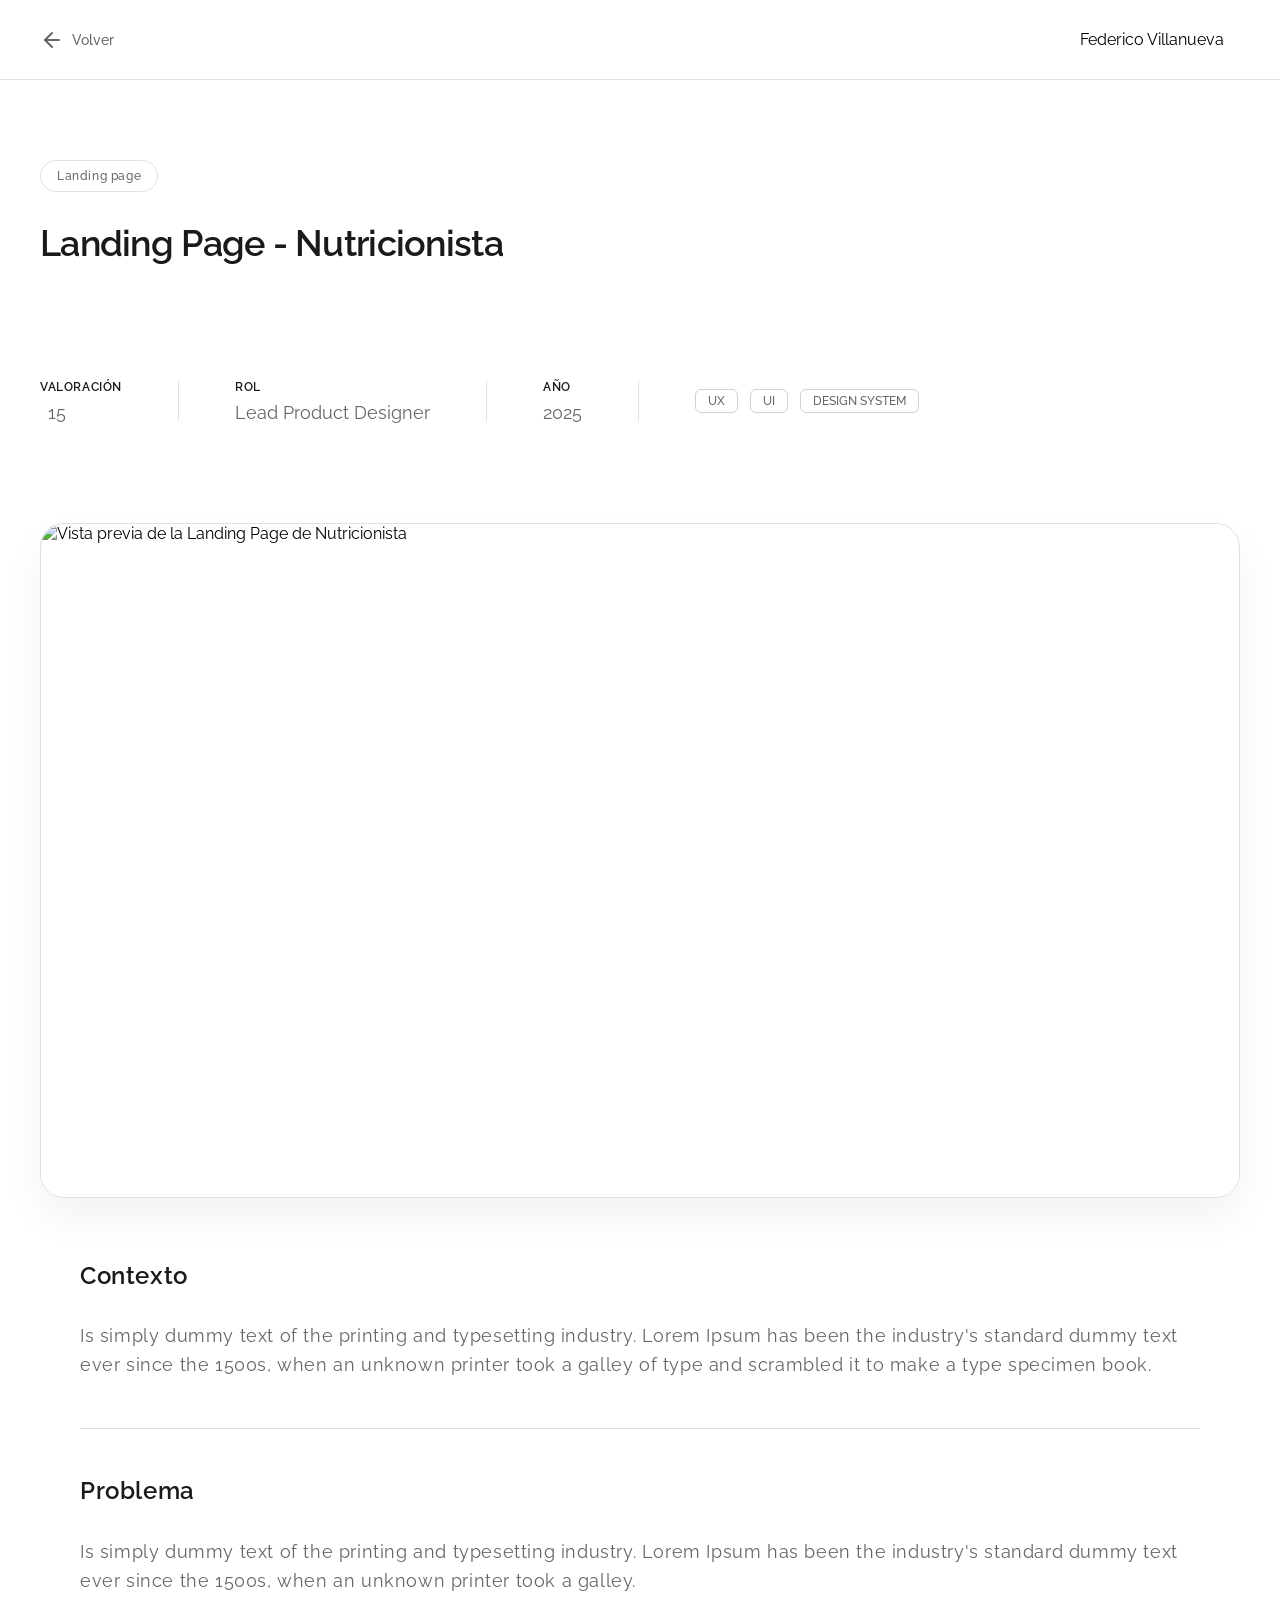
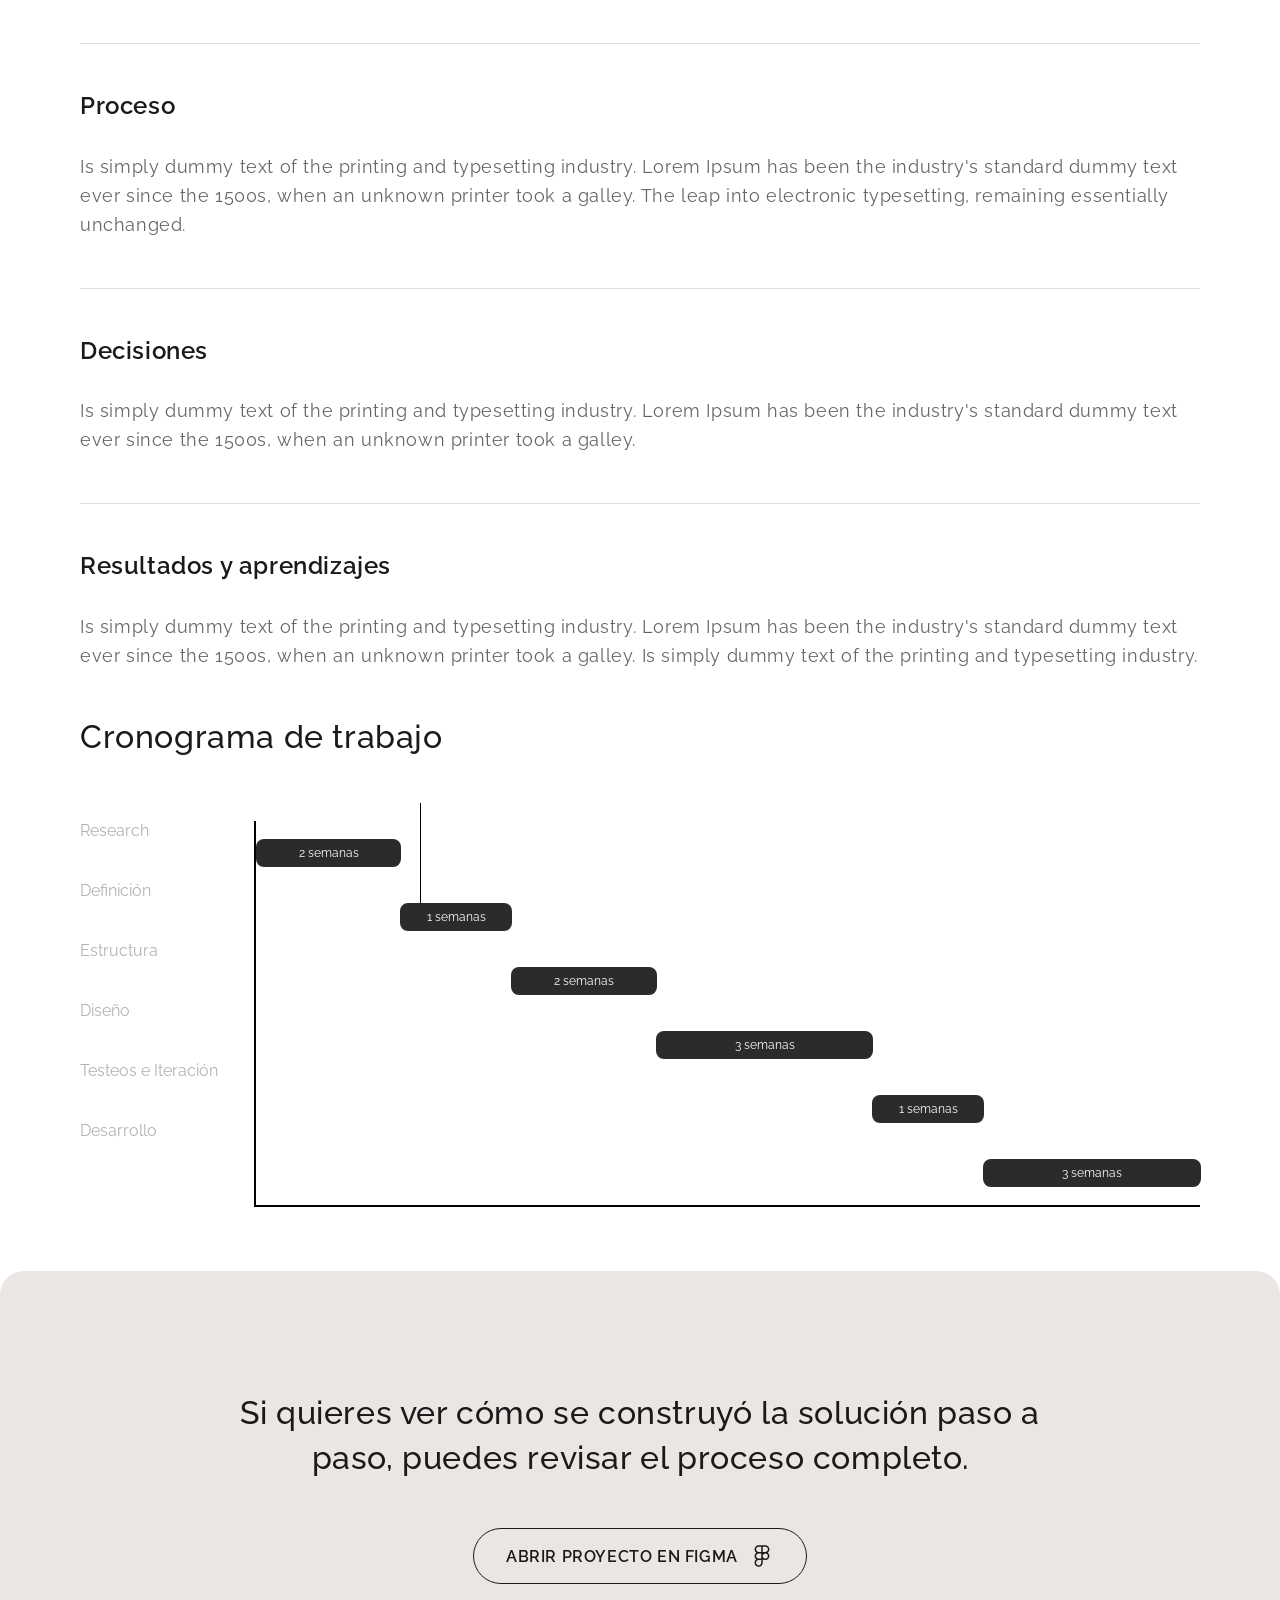
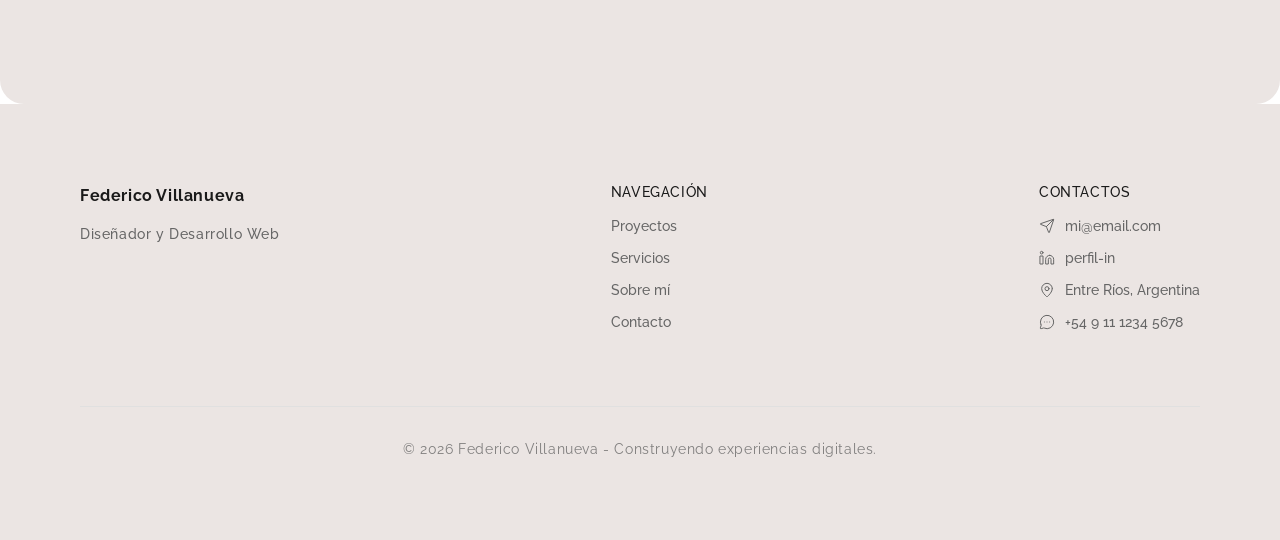
==== pages-project-detail.html @ 43c16a5d "Creacion del sitio web" ====
<!doctype html>
<html lang="es">

<head>
  <meta charset="UTF-8" />
  <meta name="viewport" content="width=device-width, initial-scale=1.0" />
  <title>Federico Villanueva | UX/UI Designer</title>
  <link rel="stylesheet" href="css/base.css" />
  <link rel="stylesheet" href="css/componentes.css" />
  <link rel="stylesheet" href="css/home.css" />
  <link rel="stylesheet" href="css/pages-projects.css" />
  <link rel="stylesheet" href="css/pages-project-detail.css" />
  <link rel="stylesheet" href="css/animations.css" />

  <link rel="preconnect" href="https://fonts.googleapis.com" />
  <link rel="preconnect" href="https://fonts.gstatic.com" crossorigin />
  <link href="https://fonts.googleapis.com/css2?family=Raleway:ital,wght@0,100..900;1,100..900&display=swap"
    rel="stylesheet" />
</head>

<body>
  <header class="navbar navbar--secondary">
    <div class="navbar__container">
      <nav class="navbar__back" aria-label="Regresar">
        <a href="pages-projects.html" class="back-link">
          <svg xmlns="http://www.w3.org/2000/svg" width="24" height="24" viewBox="0 0 24 24" fill="none" stroke="currentColor" stroke-width="2" stroke-linecap="round" stroke-linejoin="round" class="lucide lucide-arrow-left-icon lucide-arrow-left"><path d="m12 19-7-7 7-7"/><path d="M19 12H5"/></svg> Volver
        </a>
      </nav>

      <div class="navbar__identity">
        <span class="navbar__name">Federico Villanueva</span>
        <div class="navbar__avatar" role="img" aria-label="Foto de perfil"></div>
      </div>
    </div>
  </header>

  <main class="project-detail">
    <section class="project-header" aria-labelledby="project-title">
      <div class="project-header__container">
        <span class="label label--secondary">Landing page</span>
        <h1 id="project-title" class="project-header__title">
          Landing Page - Nutricionista
        </h1>

        <div class="project-header__info">
          <div class="meta-column">
            <span class="meta-label">VALORACIÓN</span>
            <div class="meta-value meta-value--rating">
              <i class="icon-thumb"></i> 15
            </div>
          </div>

          <div class="meta-divider"></div>

          <div class="meta-column">
            <span class="meta-label">ROL</span>
            <span class="meta-value">Lead Product Designer</span>
          </div>

          <div class="meta-divider"></div>

          <div class="meta-column">
            <span class="meta-label">AÑO</span>
            <span class="meta-value">2025</span>
          </div>

          <div class="meta-divider"></div>

          <div class="meta-tags">
            <span class="tag-badge">UX</span>
            <span class="tag-badge">UI</span>
            <span class="tag-badge">DESIGN SYSTEM</span>
          </div>
        </div>
      </div>
    </section>

    <section class="project-visuals" aria-label="Visualización del proyecto">
      <figure class="project-visuals__main">
        <img src="/assets/Image/project-hero.png" alt="Vista previa de la Landing Page de Nutricionista" />
      </figure>
    </section>

    <section class="project-case" aria-label="Detalles del caso de estudio">
      <div class="project-case__container">
        <article class="project-case__block">
          <h2 class="section-title--small">Contexto</h2>
          <p class="project-case__text">
            Is simply dummy text of the printing and typesetting industry.
            Lorem Ipsum has been the industry's standard dummy text ever since
            the 1500s, when an unknown printer took a galley of type and
            scrambled it to make a type specimen book.
          </p>
        </article>

        <div class="case-divider" aria-hidden="true"></div>

        <article class="project-case__block">
          <h2 class="section-title--small">Problema</h2>
          <p class="project-case__text">
            Is simply dummy text of the printing and typesetting industry.
            Lorem Ipsum has been the industry's standard dummy text ever since
            the 1500s, when an unknown printer took a galley.
          </p>
        </article>

        <div class="case-divider" aria-hidden="true"></div>

        <article class="project-case__block">
          <h2 class="section-title--small">Proceso</h2>

          <p class="project-case__text">
            Is simply dummy text of the printing and typesetting industry.
            Lorem Ipsum has been the industry's standard dummy text ever since
            the 1500s, when an unknown printer took a galley. The leap into
            electronic typesetting, remaining essentially unchanged.
          </p>
        </article>

        <div class="case-divider" aria-hidden="true"></div>

        <article class="project-case__block">
          <h2 class="section-title--small">Decisiones</h2>

          <p class="project-case__text">
            Is simply dummy text of the printing and typesetting industry.
            Lorem Ipsum has been the industry's standard dummy text ever since
            the 1500s, when an unknown printer took a galley.
          </p>
        </article>

        <div class="case-divider" aria-hidden="true"></div>

        <article class="project-case__block">
          <h2 class="section-title--small">Resultados y aprendizajes</h2>

          <p class="project-case__text">
            Is simply dummy text of the printing and typesetting industry.
            Lorem Ipsum has been the industry's standard dummy text ever since
            the 1500s, when an unknown printer took a galley. Is simply dummy
            text of the printing and typesetting industry.
          </p>
        </article>
      </div>
    </section>

    <section class="project-schedule">
      <div class="project-schedule__container">
        <h2 class="section-title--small">Cronograma de trabajo</h2>

        <div class="gantt">
          <div class="gantt__labels">
            <div class="gantt__label">Research</div>
            <div class="gantt__label">Definición</div>
            <div class="gantt__label">Estructura</div>
            <div class="gantt__label">Diseño</div>
            <div class="gantt__label">Testeos e Iteración</div>
            <div class="gantt__label">Desarrollo</div>
          </div>

          <div class="gantt__content">
            <div class="gantt__grid">
              <span></span><span></span><span></span><span></span><span></span><span></span>
              <span></span><span></span><span></span><span></span><span></span><span></span>
            </div>

            <div class="gantt__bars">
              <div class="gantt__bar" style="grid-column: 1 / span 2; grid-row: 1;">2 semanas</div>
              <div class="section-divider__line1"></div>
              <div class="gantt__bar" style="grid-column: 3 / span 1; grid-row: 2;">1 semanas</div>
              <div class="gantt__bar" style="grid-column: 4 / span 2; grid-row: 3;">2 semanas</div>
              <div class="gantt__bar" style="grid-column: 6 / span 3; grid-row: 4;">3 semanas</div>
              <div class="gantt__bar" style="grid-column: 9 / span 1; grid-row: 5;">1 semanas</div>
              <div class="gantt__bar" style="grid-column: 10 / span 3; grid-row: 6;">3 semanas</div>
            </div>
          </div>
        </div>

      </div>
      </div>
    </section>

    <section class="cta-project" aria-labelledby="cta-project-title">
      <div class="cta-project__container">
        <h2 id="cta-project-title" class="cta-project__title">
          Si quieres ver cómo se construyó la solución paso a paso, puedes
          revisar el proceso completo.
        </h2>

        <div class="cta-project__actions">
          <a href="#" class="btn btn--secondary btn--icon-right">
            Abrir proyecto en Figma
            <svg xmlns="http://www.w3.org/2000/svg" width="24" height="24" fill="none" strok="1" viewBox="0 0 24 24"><path fill-rule="evenodd" clip-rule="evenodd" d="M8.66683 1.25C6.41167 1.25 4.5835 3.07817 4.5835 5.33333C4.5835 6.70965 5.26442 7.92693 6.30776 8.66667C5.26442 9.4064 4.5835 10.6237 4.5835 12C4.5835 13.3763 5.26442 14.5936 6.30777 15.3333C5.26442 16.0731 4.5835 17.2903 4.5835 18.6667C4.5835 20.9218 6.41167 22.75 8.66683 22.75C10.922 22.75 12.7502 20.9218 12.7502 18.6667V15.1624C13.4539 15.738 14.3534 16.0833 15.3335 16.0833C17.5887 16.0833 19.4168 14.2552 19.4168 12C19.4168 10.6237 18.7359 9.4064 17.6926 8.66666C18.7359 7.92693 19.4168 6.70965 19.4168 5.33333C19.4168 3.07817 17.5887 1.25 15.3335 1.25H8.66683ZM11.2502 14.5833H8.66683C7.24009 14.5833 6.0835 13.4267 6.0835 12C6.0835 10.5733 7.24009 9.41666 8.66683 9.41667L11.2502 9.41666L11.2502 12L11.2502 14.5833ZM8.66683 7.91667H11.2502V2.75H8.66683C7.24009 2.75 6.0835 3.9066 6.0835 5.33333C6.0835 6.76007 7.24009 7.91667 8.66683 7.91667ZM17.9168 5.33333C17.9168 6.75914 16.7617 7.91517 15.3363 7.91667L14.0432 7.91666L12.7502 7.91666L12.7502 2.75H15.3335C16.7602 2.75 17.9168 3.9066 17.9168 5.33333ZM12.7502 11.9968C12.7519 10.5726 13.9061 9.41838 15.3303 9.41667L15.336 9.41667C16.7616 9.41801 17.9168 10.5741 17.9168 12C17.9168 13.4267 16.7602 14.5833 15.3335 14.5833C13.9078 14.5833 12.7519 13.4284 12.7502 12.0032V11.9968ZM8.66683 16.0833C7.24009 16.0833 6.0835 17.2399 6.0835 18.6667C6.0835 20.0934 7.24009 21.25 8.66683 21.25C10.0936 21.25 11.2502 20.0934 11.2502 18.6667V16.0833H8.66683Z" fill="currentColor"></path></svg>


          </a>
        </div>
      </div>
    </section>
  </main>

  <footer class="footer">
      <div class="footer__container">
        <div class="footer__top">
          <section class="footer__brand">
            <p><strong>Federico Villanueva</strong></p>
            <p>Diseñador y Desarrollo Web</p>
          </section>

          <nav class="footer__nav" aria-label="Navegación de pie de página">
            <h4 class="footer__title">NAVEGACIÓN</h4>
            <ul class="footer__list">
              <li><a href="#proyectos">Proyectos</a></li>
              <li><a href="#servicios">Servicios</a></li>
              <li><a href="#sobre-mi">Sobre mí</a></li>
              <li><a href="#contacto">Contacto</a></li>
            </ul>
          </nav>

          <section class="footer__contact">
            <h4 class="footer__title">CONTACTOS</h4>
            <ul class="footer__list">
              <li>
                <a href="mailto:mi@email.com"
                  ><svg xmlns="http://www.w3.org/2000/svg" width="16" height="16" viewBox="0 0 24 24" fill="none" stroke="currentColor" stroke-width="1.5" stroke-linecap="round" stroke-linejoin="round" class="lucide lucide-send-icon lucide-send"><path d="M14.536 21.686a.5.5 0 0 0 .937-.024l6.5-19a.496.496 0 0 0-.635-.635l-19 6.5a.5.5 0 0 0-.024.937l7.93 3.18a2 2 0 0 1 1.112 1.11z"/><path d="m21.854 2.147-10.94 10.939"/></svg>mi@email.com</a
                >
              </li>
              <li>
                <a href="#"
                  ><svg xmlns="http://www.w3.org/2000/svg" width="16" height="16" viewBox="0 0 24 24" fill="none" stroke="currentColor" stroke-width="1.5" stroke-linecap="round" stroke-linejoin="round" class="lucide lucide-linkedin-icon lucide-linkedin"><path d="M16 8a6 6 0 0 1 6 6v7h-4v-7a2 2 0 0 0-2-2 2 2 0 0 0-2 2v7h-4v-7a6 6 0 0 1 6-6z"/><rect x="2" y="9" width="4" height="12"/><circle cx="4" cy="4" r="2"/></svg> perfil-in</a
                >
              </li>
              <li>
                <a href="#"
                  ><svg xmlns="http://www.w3.org/2000/svg" width="16" height="16" viewBox="0 0 24 24" fill="none" stroke="currentColor" stroke-width="1.5" stroke-linecap="round" stroke-linejoin="round" class="lucide lucide-map-pin-icon lucide-map-pin"><path d="M20 10c0 4.993-5.539 10.193-7.399 11.799a1 1 0 0 1-1.202 0C9.539 20.193 4 14.993 4 10a8 8 0 0 1 16 0"/><circle cx="12" cy="10" r="3"/></svg> Entre Ríos, Argentina</a
                >
              </li>
               <li>
                <a href="#"
                  ><svg xmlns="http://www.w3.org/2000/svg" width="16" height="16" viewBox="0 0 24 24" fill="none" stroke="currentColor" stroke-width="1.5" stroke-linecap="round" stroke-linejoin="round" class="lucide lucide-message-circle-more-icon lucide-message-circle-more"><path d="M2.992 16.342a2 2 0 0 1 .094 1.167l-1.065 3.29a1 1 0 0 0 1.236 1.168l3.413-.998a2 2 0 0 1 1.099.092 10 10 0 1 0-4.777-4.719"/><path d="M8 12h.01"/><path d="M12 12h.01"/><path d="M16 12h.01"/></svg> +54 9 11 1234 5678</a
                >
              </li>
            </ul>
          </section>
        </div>

        <div class="footer__bottom">
          <div class="footer__line" aria-hidden="true"></div>
          <p>© 2026 Federico Villanueva - Construyendo experiencias digitales.</p>
        </div>
      </div>
  </footer>
</body>
<script src="/script.js"></script>

</html>
---- css/base.css ----
:root {
    /* Paleta de Colores */
    --color-bg: #FFFFFF;
    --color-bg-alt: #ebe5e3;
    --color-titles-primary: #1A1A1A;
    --color-titles-secondary: #ebdfd9;
    --color-dark: #1C1C1C;
    --color-text-primary: #666666;
    --color-text-secondary: #ffffff;
    --color-border: #E0E0E0;

    /* Pesos de Tipografía (Raleway) */
    --weight-regular: 400;
    --weight-medium: 500;
    --weight-semibold: 600;
    --weight-bold: 700;

    /* Ajustes de Texto Globales */
    --letter-spacing: 0.60px;
    --line-height-titles: 1.24; /* 124% */
    --line-height-body: 1.50;   /* 150% */
}

* {
    margin: 0;
    padding: 0;
    box-sizing: border-box;
}

body {
    font-family: 'Raleway', sans-serif;
    background-color: var(--color-bg);
}

.titles-paragraphs__content {
    display: flex;
    flex-direction: column;
    gap: 32px;
}

/* Aplicación de line-height según reglas */
h1, h2, h3, h4, h5, h6 {
    line-height: var(--line-height-titles);
    letter-spacing: var(--letter-spacing);
}

p {
    line-height: var(--line-height-body);
    letter-spacing: var(--letter-spacing);
}

a {
    text-decoration: none;
}
---- css/componentes.css ----
/* --- COMPONENTE: NAVBAR --- */

.navbar {
    width: 100%;
    background-color: var(--color-bg);
    border-bottom: 1px solid var(--color-border);
    height: 80px;
    display: flex;
    align-items: center;
    top: 0;
    position: sticky;
    z-index: 9999;
}

.navbar__container {
    max-width: 1200px;
    width: 100%;
    margin: 0 auto;
    display: flex;
    align-items: center;
    justify-content: space-between;
}

.navbar__identity {
    display: flex;
    align-items: center;
    gap: 16px;
    margin-left: auto; 
}

.navbar__logo {
    font-size: 16px;
    font-weight: var(--weight-medium);
    color: var(--color-titles-primary);
    letter-spacing: var(--letter-spacing);
}

/* Navegación de retorno (Navbar Secundario) */
.navbar__back .back-link {
    display: flex;
    align-items: center;
    gap: 8px;
    font-size: 14px;
    font-weight: var(--weight-medium);
    color: var(--color-text-primary);
    transition: color 0.3s ease;
}

.navbar__back .back-link:hover {
    color: var(--color-titles-primary);
}

.navbar__back .back-link i {
    font-size: 18px; /* Tamaño para el icono de flecha */
}

/* --- LINEA DE DIVISIÓN (SISTEMA BASE) --- */

.divider {
    display: block;
    width: 100%;
    height: 1px;
    border: none;
    background-color: var(--color-border);
}

.divider--light {
    background-color: var(--color-text-secondary);
}

.section-divider {
    display: flex;
    align-items: center;
    gap: 16px;
    width: 100%;
    margin: 60px 0 32px;
}

.section-divider__text {
    font-size: 12px;
    font-weight: var(--weight-medium);
    color: var(--color-text-primary);
    text-transform: uppercase;
    letter-spacing: var(--letter-spacing);
    white-space: nowrap;
}

.section-divider__line {
    flex-grow: 1;
    height: 1px;
    background-color: var(--color-border);
}

/* --- BOTÓN PRIMARIO --- */

.btn--primary {
    display: flex;
    height: 56px;
    padding: 16px 32px;
    justify-content: center;
    align-items: center;
    gap: 12px;
    background-color: var(--color-dark);
    color: var(--color-text-secondary);
    font-family: 'Raleway', sans-serif;
    font-size: 16px;
    font-weight: var(--weight-semibold);
    letter-spacing: var(--letter-spacing);
    text-transform: uppercase;
    border: none;
    border-radius: 100px;
    cursor: pointer;
    transition: background-color 0.3s ease, transform 0.2s ease;
    width: fit-content;
}

.btn--primary:hover {
    background-color: var(--color-bg-alt);
    color: var(--color-dark);
    transform: translateY(-2px);
}

.btn--primary:active {
    transform: translateY(0);
}

/* --- BOTÓN SECUNDARIO --- */

.btn--secondary {
    display: flex;
    height: 56px;
    padding: 16px 32px;
    justify-content: center;
    align-items: center;
    gap: 12px;
    background-color: transparent;
    color: var(--color-dark);
    border: 1px solid var(--color-dark);
    font-family: 'Raleway', sans-serif;
    font-size: 16px;
    font-weight: var(--weight-semibold);
    letter-spacing: var(--letter-spacing);
    text-transform: uppercase;
    border-radius: 100px;
    cursor: pointer;
    transition: all 0.3s ease;
    width: fit-content;
}

.btn--secondary:hover {
    background-color: var(--color-dark);
    color: var(--color-text-secondary);
    transform: translateY(-2px);
}

.btn--secondary:active {
    transform: translateY(0);
}

/* --- COMPONENTE: PROJECT CARD --- */

.project-card {
    width: 357px;
    background-color: var(--color-dark);
    border-radius: 12px;
    overflow: hidden;
    transition: transform 0.3s ease, box-shadow 0.3s ease;
}

.project-card:hover {
    transform: translateY(-8px);
    box-shadow: 0 10px 30px rgba(0, 0, 0, 0.15);
}

/* Imagen del Proyecto */
.project-card__image img {
    width: 100%;
    display: block;
    object-fit: cover;
    aspect-ratio: 16 / 10;
}

/* Contenedor de Información */
.project-card__content {
    display: flex;
    flex-direction: column;
    align-items: flex-start;
    padding: 24px;
    gap: 16px;
}

/* Tag superior (Ej: APLICACIÓN WEB) */
.project-card__tag {
    display: block;
    color: var(--color-text-primary); /* Gris suave según variable */
    font-size: 12px;
    font-weight: var(--weight-bold);
    text-transform: uppercase;
}

.project__description {
    display: flex;
    flex-direction: column;
    gap: 8px;
    margin-bottom: 16px;
}

/* Título del Proyecto */
.project-card__name {
    color: var(--color-text-secondary); /* Blanco según variable */
    font-size: 16px;
    font-weight: var(--weight-semibold);
}

/* Descripción */
.project-card__text {
    font-size: 14px;
    font-weight: var(--weight-regular);
    color: var(--color-text-secondary);
}

/* Meta: Valoraciones */
.project-card__meta {
    display: flex;
    flex-direction: row;
    justify-content: space-between;
    width: 100%;
    color: var(--color-text-secondary);
}

.project-card__meta .likes{
    display: flex;
    flex-direction: column;
    gap: 8px;
}

.project-card__rating {
    display: flex;
    flex-direction: row;
    align-items: center;
    gap: 8px;
    font-size: 16px;
    font-weight: var(--weight-medium);
}

/* Lista de Labels (Metodologías/Tech) */
.project-card__labels {
    display: flex;
    flex-wrap: wrap;
    gap: 8px;
    padding: 0;
    list-style: none;
}

/* Estilo para las etiquetas individuales */
.project-card__labels .label {
    border: 1px solid rgba(255, 255, 255, 0.2);
    color: var(--color-text-secondary);
    padding: 6px 12px;
    border-radius: 4px;
    font-size: 10px;
    font-weight: var(--weight-medium);
    text-transform: uppercase;
}

.hero__badge {
    border: 1px solid var(--color-border);
    color: var(--color-text-primary);
    padding: 8px 6px;
    border-radius: 4px;
    font-size: 12px;
    font-weight: var(--weight-medium);
    text-transform: uppercase;
}

/* Botón Ver Caso (Basado en color-bg-alt para contraste) */
.link-caso {
    align-self: flex-end; 
    display: flex;
    height: 40px;
    padding: 10px 24px;
    justify-content: center;
    align-items: center;
    gap: 10px;
    border-radius: 100px;
    background-color: var(--color-bg-alt);
    color: var(--color-titles-primary);
    font-size: 12px;
    font-weight: var(--weight-regular);
    text-transform: uppercase;
    transition: opacity 0.3s ease;
}

.link-caso:hover {
    opacity: 0.9;
}

/* --- COMPONENTE: FILTER BADGE (Categorías) --- */

.projects-filter__list {
    display: flex;
    flex-wrap: wrap;
    gap: 12px;
    list-style: none;
    padding: 0;
    margin: 32px 0;
}

.filter-btn {
    display: inline-flex;
    padding: 8px 16px;
    justify-content: center;
    align-items: center;
    background-color: transparent;
    border: 1px solid var(--color-border);
    border-radius: 100px;
    color: var(--color-text-primary);
    font-size: 12px;
    font-weight: var(--weight-medium);
    letter-spacing: var(--letter-spacing);
    transition: all 0.3s ease;
    cursor: pointer;
}

/* Estado Hover */
.filter-btn:hover {
    color: var(--color-titles-primary);
    background-color: rgba(26, 26, 26, 0.03); /* Un toque muy sutil */
}

/* Estado Activo (Seleccionado) */
.filter-btn--active {
    background-color: var(--color-bg-alt); /* Color beige de tu paleta */
    border-color: var(--color-bg-alt);
    color: var(--color-titles-primary);
    font-weight: var(--weight-semibold);
}

.filter-btn--active {
    background-color: var(--color-bg-alt);
    border-color: var(--color-dark);
    color: var(--color-text-secondary);
}

/* --- COMPONENTE: FOOTER --- */

.footer {
    background-color: var(--color-bg-alt);
    padding: 80px 40px;
}

.footer__container {
    max-width: 1200px; /* Ajustar según tu layout general */
    margin: 0 auto;
    padding: 0 40px;
}

/* Distribución de las 3 columnas */
.footer__top {
    display: flex;
    justify-content: space-between;
    align-items: flex-start;
    gap: 40px;
    flex-wrap: wrap; /* Responsive: se apilan en móviles */
    margin-bottom: 60px;
}

/* Columna de Marca/Nombre */
.footer__brand p:first-child {
    font-size: 16px;
    font-weight: var(--weight-medium);
    color: var(--color-titles-primary);
    margin-bottom: 16px;
}

.footer__brand p:last-child {
    font-size: 14px;
    font-weight: var(--weight-medium);
    color: var(--color-text-primary);
}

/* Títulos de las columnas (Navegación / Contactos) */
.footer__title {
    font-size: 14px;
    font-weight: var(--weight-medium);
    color: var(--color-titles-primary);
    text-transform: uppercase;
    letter-spacing: var(--letter-spacing);
    margin-bottom: 16px;
}

/* Listas de enlaces */
.footer__list {
    list-style: none;
}

.footer__list li {
    margin-bottom: 16px;
}

.footer__list a {
    font-size: 14px;
    font-weight: var(--weight-medium);
    color: var(--color-text-primary);
    display: flex;
    align-items: center;
    gap: 10px;
    transition: color 0.3s ease;
}

.footer__list a:hover {
    color: var(--color-titles-primary);
}

/* Parte inferior: Línea y Copyright */
.footer__bottom {
    text-align: center;
}

.footer__line {
    width: 100%;
    height: 1px;
    background-color: var(--color-border);
    margin-bottom: 32px;
}

.footer__bottom p {
    font-size: 14px;
    font-weight: var(--weight-regular);
    color: var(--color-text-primary);
    opacity: 0.8;
}

/* Iconos (Si usas una fuente de iconos o SVGs) */
.footer__list i {
    font-size: 16px;
    width: 20px; /* Ancho fijo para alinear el texto de los links */
    text-align: center;
}
---- css/home.css ----
/* --- SECCIÓN HERO --- */

.hero {
    display: flex;
    flex-direction: column;
    align-items: flex-start;
    gap: 64px;
    align-self: stretch;
    max-width: 1280px;
    margin: 0 auto;
    padding: 80px 80px 176px 80px;
    background-image: url('../assets/Image/background\ hero.png');
    background-size: cover;
    background-position: center;
    background-repeat: no-repeat;
    width: 100%;
    height: 100%;
    min-height: 200px;
}

.hero__header {
    display: flex;
    flex-direction: row;
    justify-content: space-between;
    align-items: center;
    gap: 16px;
    width: 100%;
}

.hero__label {
    font-size: 12px;
    font-weight: var(--weight-medium);
    color: var(--color-text-primary);
    text-transform: uppercase;
    letter-spacing: var(--letter-spacing);
}

.hero__title {
    font-size: 56px;
    font-weight: var(--weight-bold);
    color: var(--color-titles-primary);
    max-width: 900px;
}

.hero__subtitle {
    font-size: 18px;
    font-weight: var(--weight-regular);
    color: var(--color-text-primary);
    max-width: 900px;
}

.hero__actions {
    display: flex;
    align-items: center;
    gap: 64px;
    flex-wrap: wrap;
}

.hero__projects {
    font-size: 12px;
    font-weight: var(--weight-medium);
    color: var(--color-text-primary);
}

/* --- SECCIÓN: PROYECTOS DESTACADOS --- */

.projects {
    max-width: 1280px;
    margin: 0 auto;
    padding: 0 80px 176px;
    display: flex;
    flex-direction: column;
    align-items: flex-start;
}

.section-title {
    font-size: 36px;
    font-weight: var(--weight-semibold);
    color: var(--color-titles-primary);
    width: 100%;
}

.section-description {
    font-size: 18px;
    font-weight: var(--weight-regular);
    color: var(--color-text-primary);
    width: 100%;
    margin-bottom: 64px;
}

.projects__grid {
    display: grid;
    grid-template-columns: repeat(auto-fill, minmax(357px, 1fr));
    gap: 24px;
    width: 100%;
    margin-bottom: 64px;
}

.mobile-only-component {
    display: none;
}


.projects__footer {
    width: 100%;
    display: flex;
    justify-content: left;
    margin-top: 20px;
}

.projects__all-link {
    font-size: 18px;
    font-weight: var(--weight-medium);
    color: var(--color-text-primary);
    display: flex;
    align-items: center;
    gap: 12px;
    padding-bottom: 4px;
    transition: border-color 0.3s ease;
}

.projects__all-link:hover {
    color: var(--color-titles-primary);
    border-bottom: 2px solid var(--color-text-primary);
    border-color: var(--color-titles-primary);
}

.projects__all-link i {
    font-size: 18px;
}

/* --- SECCIÓN: SERVICIOS --- */

.services {
    max-width: 1280px;
    margin: 0 auto;
    padding: 0 80px 176px;
}

.services__grid {
    display: flex;
    flex-wrap: wrap;
    align-items: flex-start;
    gap: 48px;
}

.service-item {
    position: relative;
    display: flex;
    flex-wrap: wrap;
    padding: 24px;
    align-items: flex-start;
    gap: 16px;
    justify-self: stretch;
    border: 1px solid var(--color-border);
    border-radius: 8px;
    max-width: 536px;
    overflow: hidden;
}

.info-card__graph {
    position: absolute;
    top: 0px;
    right: -32px;
    width: 100px;
    height: 72px;
    z-index: 1;
    pointer-events: none;
    opacity: 0.8;
}

.info-card__graph img {
    width: 100%;
    height: 100%;
    object-fit: contain;
    /* Asegura que la imagen mantenga su proporción */
}

.service-item__title {
    color: var(--color-titles-primary);
    font-size: 18px;
    font-weight: var(--weight-medium);
    line-height: var(--line-height-titles);
    letter-spacing: var(--letter-spacing);
}

.service-item__text {
    color: var(--color-text-primary);
    font-size: 14px;
    font-weight: var(--weight-regular);
    line-height: var(--line-height-body);
}

/* --- SECCIÓN: SOBRE MÍ --- */

.about {
    max-width: 1280px;
    margin: 0 auto;
    padding: 0 80px 176px;
}

.about__container {
    display: flex;
    flex-direction: row;
    gap: 80px;
    align-items: flex-start;
}

.about_titles-paragraphs {
    display: flex;
    flex-direction: column;
    gap: 32px;
    max-width: 548px;
}

.about__title {
    font-size: 36px;
    font-weight: var(--weight-semibold);
    color: var(--color-titles-primary);
}

.about_paragraph {
    display: flex;
    flex-direction: column;
    gap: 32px;
}

.about_paragraph p {
    font-size: 18px;
    font-weight: var(--weight-regular);
    color: var(--color-text-primary);
    line-height: var(--line-height-body);

}

.titles-paragraphs__content p strong {
    color: var(--color-titles-primary);
    font-weight: var(--weight-semibold);
    font-size: 16px;
}

.about__image {
    width: 492px;
    margin: 0;
    overflow: hidden;
    border-radius: 12px;
}

.about__image img {
    width: 100%;
    height: auto;
    display: block;
    object-fit: cover;
}

/* --- SECCIÓN: PROCESO DE TRABAJO --- */

.process {
    max-width: 1280px;
    margin: 0 auto;
    padding: 0 80px 176px;
}

.process__list {
    list-style: none;
    padding: 0;
    margin: 64px 0 0 0;
    display: flex;
    flex-direction: column;
    position: relative;
}

.process__list::before {
    content: '';
    position: absolute;
    left: 35px;
    top: 0;
    height: calc(100% - 68px);
    width: 1px;
    background-color: var(--color-border);
    z-index: 1;
}

.process-step {
    display: flex;
    align-items: flex-start;
    gap: 32px;
    margin-bottom: 48px;
    position: relative;
    z-index: 2;
}

.process-step:last-child {
    margin-bottom: 0;
}

.process-step__number {
    width: 72px;
    height: 72px;
    background-color: var(--color-bg);
    border: 1px solid var(--color-border);
    border-radius: 50%;
    display: flex;
    align-items: center;
    justify-content: center;
    font-size: 40px;
    font-weight: var(--weight-regular);
    color: var(--color-text-primary);
    flex-shrink: 0;
}

.process-step__info {
    display: flex;
    flex-direction: column;
    gap: 8px;
    padding-top: 8px;
}

.process-step__title {
    font-size: 16px;
    font-weight: var(--weight-semibold);
    color: var(--color-titles-primary);
    letter-spacing: var(--letter-spacing);
}

.process-step__text {
    font-size: 14px;
    font-weight: var(--weight-regular);
    color: var(--color-text-primary);
    max-width: 600px;
    line-height: var(--line-height-body);
}

/* --- SECCIÓN: CTA FINAL --- */

.cta-final {
    max-width: 1120px;
    margin: 0 auto;
    padding: 104px 0 104px 0;
    background-color: var(--color-bg-alt);
    border-radius: 24px;
    display: flex;
    flex-direction: column;
    align-items: center;
    text-align: center;
    gap: 64px;
    margin-bottom: 128px;
}

.cta-final__title {
    font-size: 48px;
    font-weight: var(--weight-semibold);
    color: var(--color-titles-primary);
    max-width: auto;
    line-height: var(--line-height-titles);
}

.cta-final__text {
    font-size: 20px;
    font-weight: var(--weight-regular);
    color: var(--color-text-primary);
    max-width: auto;
    line-height: var(--line-height-body);
}

.cta-final__actions {
    display: flex;
    justify-content: center;
    gap: 64px;
    flex-wrap: wrap;
}

.cta-final__note {
    font-size: 16px;
    font-weight: var(--weight-regular);
    color: var(--color-text-primary);
    letter-spacing: var(--letter-spacing);
    opacity: 0.7;
}

/* --- TABLET BREAKPOINT (Max 744px) --- */
@media (max-width: 744px) {


    .navbar {
        padding: 48px;
    }

    .hero {
        padding: 80px 48px 128px 48px;
        gap: 80px;
    }

    h1,
    .hero__title {
        font-size: 40px;
    }

    .hero__subtitle {
        font-size: 16px;
    }

    .hero__actions {
        display: flex;
        width: 100%;
        gap: 64px;
        box-sizing: border-box;
    }

    .btn--primary,
    .btn--secondary {
        flex: 1;
    }

    .projects {
        padding: 0 48px 128px 48px;
    }

    /* 3. Grid de Proyectos: Mantenemos 2 columnas pero ajustamos el gap */
    h2 {
        font-size: 32px;
    }

    .section-description {
        font-size: 16px;
    }

    .projects__grid {
        display: flex;
        flex-direction: row;
        overflow-x: auto;
        gap: 40px;
        scroll-snap-type: x mandatory;
        scrollbar-width: none;
    }

    .projects__grid::-webkit-scrollbar {
        display: none;
    }

    .project-card {
        flex: 0 0 80%;
        scroll-snap-align: center;
    }

    .mobile-only-component {
        display: flex;
        justify-content: center;
        align-items: center;
        margin-top: 16px;
        gap: 6px;
        width: 100%;
    }

    .mobile-only-component .dot.active {
        width: 24px;
        border-radius: 999px;
        background-color: #4B5563;
    }

    .mobile-only-component .dot {
        width: 10px;
        height: 10px;
        background-color: #D1D5DB;
        border-radius: 50%;
        transition: all 0.3s cubic-bezier(0.4, 0, 0.2, 1);
        cursor: pointer;
    }

    .services {
        padding: 0 48px 128px 48px;
    }

    .service-item {
        max-width: 100%;
    }

    .about {
        padding: 0 48px 128px 48px;
    }

    .about__container {
        flex-direction: row;
        gap: 32px;
    }

    .about_paragraph {
        font-size: 16px;
        max-width: 364px;
    }

    .about__image {
        width: 252px;
        height: 252px;
        object-fit: cover;
        margin-top: 78px;
    }

    .about__image img {
        width: 100%;
        height: 100%;
        object-fit: cover;
    }

    .process {
        padding: 0 48px 128px 48px;
    }

    .cta-final {
        border-radius: 0;
        padding: 104px 48px;
    }

    .cta-final__title {
        font-size: 32px;
    }

    .cta-final__text {
        font-size: 18px;
    }

    .cta-final__actions {
        width: 100%;
        gap: 64px;
    }

    .cta-final__note {
        font-size: 14px;
    }

    .footer {
        padding: 0;
    }

    .footer__container {
        padding: 48px;
    }

    .footer__top {
        display: flex;
        flex-direction: column;
        gap: 48px;
    }
}

/* --- Breakpoint Premium: 394px a 500px --- 
   Aquí damos un poco más de aire al diseño, aprovechando
   que el dispositivo tiene más pantalla. */

@media (min-width: 391px) and (max-width: 500px) {

    .navbar {
        padding: 48px 24px;
    }

    .hero__header {
        flex-direction: column;
        align-items: flex-start;
        gap: 16px;
    }

    .hero, 
    .projects, 
    .services, 
    .about, 
    .process, 
    .cta-final, 
    .footer__container {
        padding: 80px 24px;
    }

    .section-divider {
        margin-bottom: 80px;
    }

    .hero__title {
        font-size: 36px;
    }

    .hero__actions,
    .cta-final__actions {
        display: flex;
        flex-direction: column;
        gap: 24px;
        box-sizing: border-box;
    }

    .btn--primary,
    .btn--secondary {
        width: 100%;
    }


    .section-title {
        font-size: 32px;
    }

    .projects__grid {
        padding-left: 0;
        padding-right: 0;
        gap: 40px;
        margin-bottom: 40px;
    }

    .project-card {
        flex: 0 0 100%;
    }

    .mobile-only-component {
        margin-bottom: 40px;
    }

    .about__container {
        flex-direction: column;
        gap: 0;
    }

    .about_titles-paragraphs {
        margin-bottom: 40px;
    }

    .about__image {
        margin-top: 0;
        width: 100%;
        height: auto;
    }

    .cta-final__title span {
        display: block;
    }
}


@media (max-width: 390px) {

    .navbar {
        padding: 48px 16px;
    }

    .hero {
        padding: 64px 16px;
        gap: 80px;
        background-position: 86% center;
        background-repeat: no-repeat;
    }

    .hero__header {
        flex-direction: column;
        align-items: flex-start;
        gap: 16px;
    }

    .hero__title {
        font-size: 32px;
    }

    .hero__actions {
        gap: 24px;
    }

    .projects {
        padding: 40px 16px 176px 16px;
    }

    .section-divider {
        margin-bottom: 80px;
    }

    .section-title {
        font-size: 28px;
    }

    .projects__grid {
        padding-left: 0;
        padding-right: 0;
        gap: 40px;
        margin-bottom: 40px;
    }

    .project-card {
        flex: 0 0 100%;
    }

    .mobile-only-component {
        margin-bottom: 40px;
    }

    .projects__footer {
        margin-top: 0;
    }

    .projects__all-link {
        font-size: 16px;
        gap: 12px;
    }

    .services {
        padding: 0 16px 176px 16px;
    }

    .section-description {
        margin-bottom: 80px;
    }

    .service-item {
        min-height: 142px;
        overflow: hidden;
    }

    .service-item__title {
        font-size: 16px;
    }

    .service-item__text {
        font-size: 12px;
    }

    .about {
        padding: 0 16px 176px 16px;
    }

    .about__container {
        flex-direction: column;
        gap: 0;
    }

    .about_titles-paragraphs {
        margin-bottom: 40px;
    }

    .about__image {
        margin-top: 0;
        width: 100%;
        height: auto;
    }

    .process {
        padding: 0 16px 176px 16px;
    }

    .process-step {
        gap: 16px;
    }

    .cta-final {
        padding: 48px 16px;
    }

    .cta-final__title {
        font-size: 28px;
    }

    .cta-final__title span {
        display: block;
    }

    .cta-final__text {
        font-size: 16px;
    }

    .cta-final__text span {
        display: block;
    }

    .cta-final__actions {
        gap: 24px;
    }

    .cta-final__note {
        font-size: 12px;
    }

    .footer__container {
        padding: 48px 16px;
    }

}
---- css/pages-projects.css ----
/* --- PÁGINA: ARCHIVO DE PROYECTOS --- */

.projects-archive {
    max-width: 1280px;
    margin: 0 auto;
    padding: 80px 80px 64px 80px;
}

.projects-archive__header {
    display: flex;
    flex-direction: column;
    gap: 32px; /* Gap solicitado entre título y subtítulo */
    margin-top: 80px;
    max-width: 1120px;
}

.projects-archive__title {
    font-size: 36px;
    font-weight: var(--weight-semibold);
    color: var(--color-titles-primary);
    line-height: var(--line-height-titles);
}

.projects-archive__subtitle {
    font-size: 18px;
    font-weight: var(--weight-regular);
    color: var(--color-text-primary);
    line-height: var(--line-height-body);
}

/* --- SISTEMA DE FILTROS --- */

.projects-filter {
    margin-top: 64px;
}

.projects-filter__list {
    display: flex;
    list-style: none;
    padding: 0;
    gap: 32px;
}

.filter-btn {
    font-size: 12px;
    font-weight: var(--weight-medium);
    color: var(--color-text-primary);
    letter-spacing: var(--letter-spacing);
    transition: color 0.3s ease;
    white-space: nowrap;
}

.filter-btn:hover {
    color: var(--color-titles-primary);
}

.filter-btn--active {
    color: var(--color-titles-primary);
    position: relative;
}

/* --- GRID DE PROYECTOS (ARCHIVO) --- */

.projects-grid-section {
    display: grid;
    grid-template-columns: repeat(auto-fill, minmax(357px, 1fr));
    gap: 24px;
    max-width: 1120px;
    margin: 0 auto;
}
---- css/pages-project-detail.css ----
/* --- SECCIÓN: PROJECT HEADER (Figma 2170:1243 & 2170:1246) --- */

.project-header {
  max-width: 1280px;
  margin: 0 auto;
  padding: 80px 40px 0;
}

.project-header__container {
  display: flex;
  flex-direction: column;
  align-items: flex-start;
}

/* 1. Categoría y Título */
.label--secondary {
  display: inline-flex;
  padding: 8px 16px;
  justify-content: center;
  align-items: center;
  background-color: transparent;
  border: 1px solid var(--color-border);
  border-radius: 100px;
  color: var(--color-text-primary);
  font-size: 12px;
  font-weight: var(--weight-medium);
  letter-spacing: var(--letter-spacing);
  margin-bottom: 32px;
}

.project-header__title {
  font-size: 36px;
  font-weight: var(--weight-semibold);
  color: var(--color-titles-primary);
  line-height: 1.1;
  letter-spacing: -0.02em;
  margin: 0 0 48px 0;
  max-width: 900px;
}

/* 2. Metadata (Fila con divisores horizontales) - Nodo 2170:1246 */
.project-header__info {
  display: flex;
  align-items: center;
  justify-content: left;
  gap: 56px;
  width: 100%;
  margin-top: 48px;
  padding: 20px 0;
}

/* Estructura de cada columna (Título arriba, Valor abajo) */
.meta-column {
  display: flex;
  flex-direction: column;
  gap: 8px;
}

.meta-label {
  font-size: 12px;
  font-weight: var(--weight-semibold);
  color: var(--color-titles-primary);
  text-transform: uppercase;
  letter-spacing: 0.05em;
}

.meta-value {
  font-size: 18px;
  font-weight: var(--weight-regular);
  color: var(--color-text-primary);
  white-space: nowrap;
}

.meta-value--rating {
  display: flex;
  align-items: center;
  gap: 8px;
}

.meta-divider {
  width: 1px;
  height: 40px;
  background-color: var(--color-border);
}

/* Contenedor de Tags */
.meta-tags {
  display: flex;
  align-items: center;
  gap: 12px;
}

.tag-badge {
  font-size: 12px;
  font-weight: var(--weight-medium);
  color: #666666;
  border: 1px solid #D1D1D1;
  padding: 4px 12px;
  border-radius: 6px;
  text-transform: uppercase;
}

/* --- SECCIÓN: PROJECT VISUALS (Figma 2170:1257) --- */

.project-visuals {
  max-width: 1280px;
  margin: 0 auto;
  padding: 80px 40px 0;
  margin-bottom: 64px;
}

.project-visuals__main {
  max-width: auto;
}

.project-visuals__main img {
  width: 100%;
  height: auto;
  display: block;
  border-radius: 24px;
  border: 1px solid var(--color-border);
  aspect-ratio: 16 / 9;
  object-fit: cover;
  box-shadow: 0 20px 40px rgba(0, 0, 0, 0.05);
}

/* --- SECCIÓN: PROJECT CASE --- */

.project-case {
  background-color: var(--color-bg);
}

.project-case__container {
  max-width: 1120px;
  margin: 0 auto;
}

.project-case__block {
  display: flex;
  flex-direction: column;
  gap: 32px;
  margin-bottom: 48px;
  align-items: start;
}

/* Título de la sección (ej: Contexto) */
.section-title--small {
  font-size: 24px;
  font-weight: var(--weight-semibold);
  color: var(--color-titles-primary);
  letter-spacing: var(--letter-spacing);
  line-height: 1.2;
}

.project-case__text {
  font-size: 18px;
  font-weight: var(--weight-regular);
  color: var(--color-text-primary);
  line-height: 1.6;
}

/* Divisor horizontal */
.case-divider {
  width: 100%;
  height: 1px;
  background-color: var(--color-border);
  border: none;
  margin-bottom: 48px;
}

/* --- CONTENEDOR PADRE --- */
.work-schedule {
  background-color: #ffffff;
}

.work-schedule__container {
  max-width: 1120px;
  margin: 0 auto;
  padding: 0 48px;
}

.work-schedule__title {
  font-size: 24px;
  font-weight: var(--weight-semibold);
  margin-bottom: 32px;
  color: var(--color-titles-primary);
}

/* --- SECCIÓN CRONOGRAMA DE TRABAJO --- */

.project-schedule {
  background-color: var(--color-bg);
}

.project-schedule__container {
  max-width: 1120px;
  margin: 0 auto;
  margin-bottom: 64px;
}

/* Título de la sección alineado con el sistema */
.project-schedule .section-title--small {
  margin-bottom: 64px;
  font-size: 32px;
  font-weight: 500;
}

/* --- ESTRUCTURA GANTT --- */
.gantt {
  display: flex;
  flex-direction: row;
  align-items: start;
  gap: 24px;
}

.gantt__labels {
  display: flex;
  flex-direction: column;
  gap: 32px;
  min-width: 150px;
}

.gantt__label {
  height: 28px;
  display: flex;
  color: #B2B2B2;
  font-size: 16px;
  font-weight: var(--weight-regular);
}

.gantt__content {
  position: relative;
  border-left: 2px solid #000;
  border-bottom: 2px solid #000;
}

.section-divider__line1 {
  width: 1px;
  height: 100px;
  background-color: #000;
  display: inline-block;
  margin: 0 20px;
}

/* Capa de líneas verticales (12 semanas) 
.gantt__grid {
  position: absolute;
  top: 0;
  left: -1px;
  width: 100%;
  height: 100%;
  display: grid;
  grid-template-columns: repeat(6, 1fr);
  pointer-events: none;
}

.gantt__grid span {
  border-right: 1px dashed #D1D1D1;
  height: 100%;
}
  */



/* Contenedor de barras con control de filas */
.gantt__bars {
  display: grid;
  grid-template-columns: repeat(12, 1fr);
  grid-template-rows: repeat(6, 64px);
  /* Sincronizado con .gantt__label */
  align-items: center;
  position: relative;
  z-index: 2;
}

.gantt__bar {
  background-color: #2B2B2B;
  color: #FFFFFF;
  height: 28px;
  display: flex;
  align-items: center;
  justify-content: center;
  border-radius: 8px;
  padding: 8px;
  font-size: 12px;
  font-weight: var(--weight-regular);
  white-space: nowrap;
  margin-right: -1px;
  min-width: 112px;
}

/* --- SECCIÓN: CTA FINAL (Figma 2370:661) --- */

.cta-project {
  max-width: 1280px;
  margin: 0 auto;
  padding: 120px 40px;
  background-color: var(--color-bg-alt);
  text-align: center;
  border-radius: 24px;
}

.cta-project__container {
  max-width: 1200px;
  margin: 0 auto;
  display: flex;
  flex-direction: column;
  align-items: center;
  gap: 48px;
}

.cta-project__title {
  font-size: 32px;
  font-weight: var(--weight-medium);
  color: var(--color-titles-primary);
  line-height: 1.4;
  max-width: 800px;
  margin: 0;
}

.cta-project__actions {
  display: flex;
  justify-content: center;
}

/* Estilo del Botón Secundario con Icono */
.btn--secondary {
  display: inline-flex;
  align-items: center;
  gap: 12px;
  padding: 16px 32px;
  background-color: transparent;
  color: var(--color-titles-primary);
  border: 1px solid var(--color-titles-primary);
  border-radius: 100px;
  font-size: 16px;
  font-weight: var(--weight-semibold);
  text-decoration: none;
  transition: background-color 0.3s ease, color 0.3s ease;
  cursor: pointer;
}

/* Efecto Hover para interactividad profesional */
.btn--secondary:hover {
  background-color: var(--color-titles-primary);
  color: #FFFFFF;
}

/* Preparación para el icono de Figma */
.icon-figma {
  width: 20px;
  height: 20px;
  display: flex;
  align-items: center;
  justify-content: center;
  /* Cuando tengas el SVG o fuente de iconos, se verá aquí */
}
---- css/animations.css ----
/* assets/css/transitions.css */

.page-transition {
    position: fixed;
    top: 0;
    left: 0;
    width: 100%;
    height: 100vh;
    z-index: 10000; 
    /* Usamos tu variable de fondo para que no se vea transparente */
    background-color: var(--color-bg, #ffffff); 
    transform: translateX(100%);
    transition: transform 0.6s cubic-bezier(0.77, 0, 0.175, 1);
    pointer-events: none; /* Evita clics accidentales mientras anima */
}

.page-transition--active {
    transform: translateX(0);
    pointer-events: all;
}
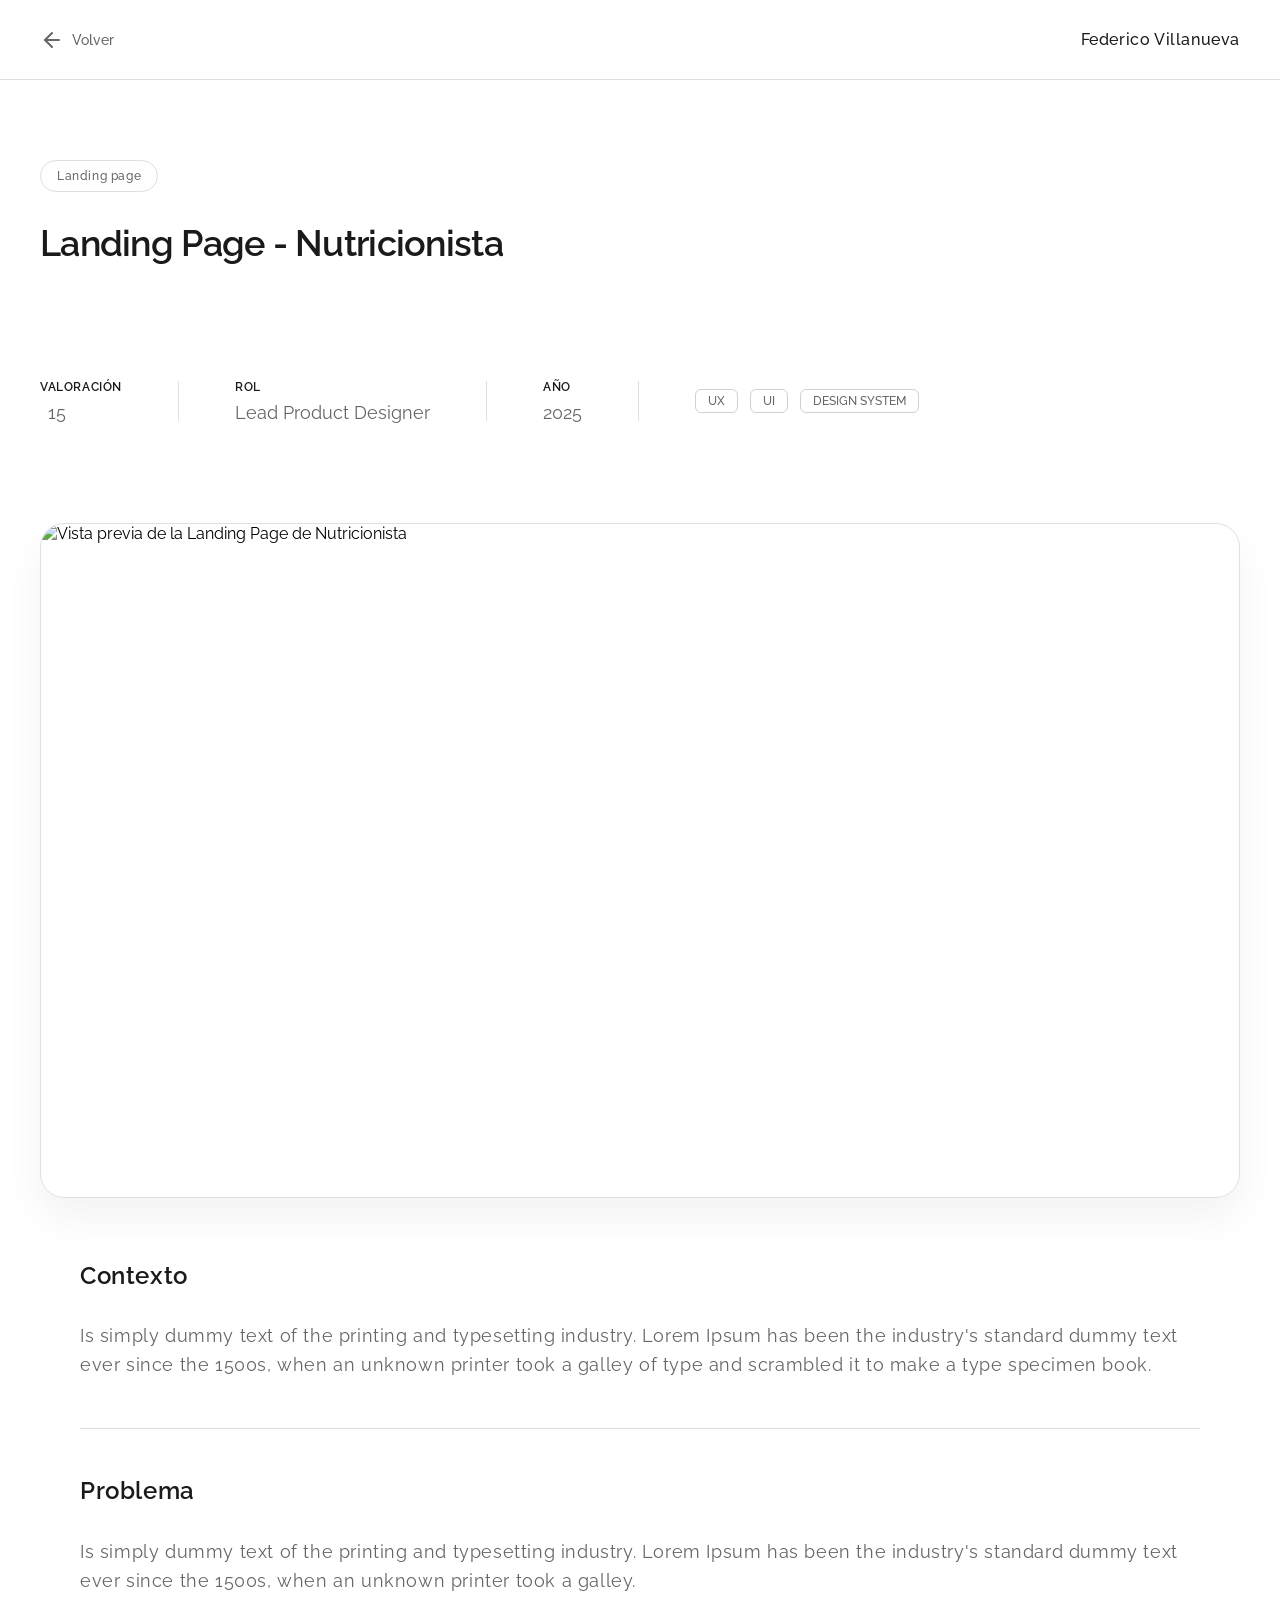
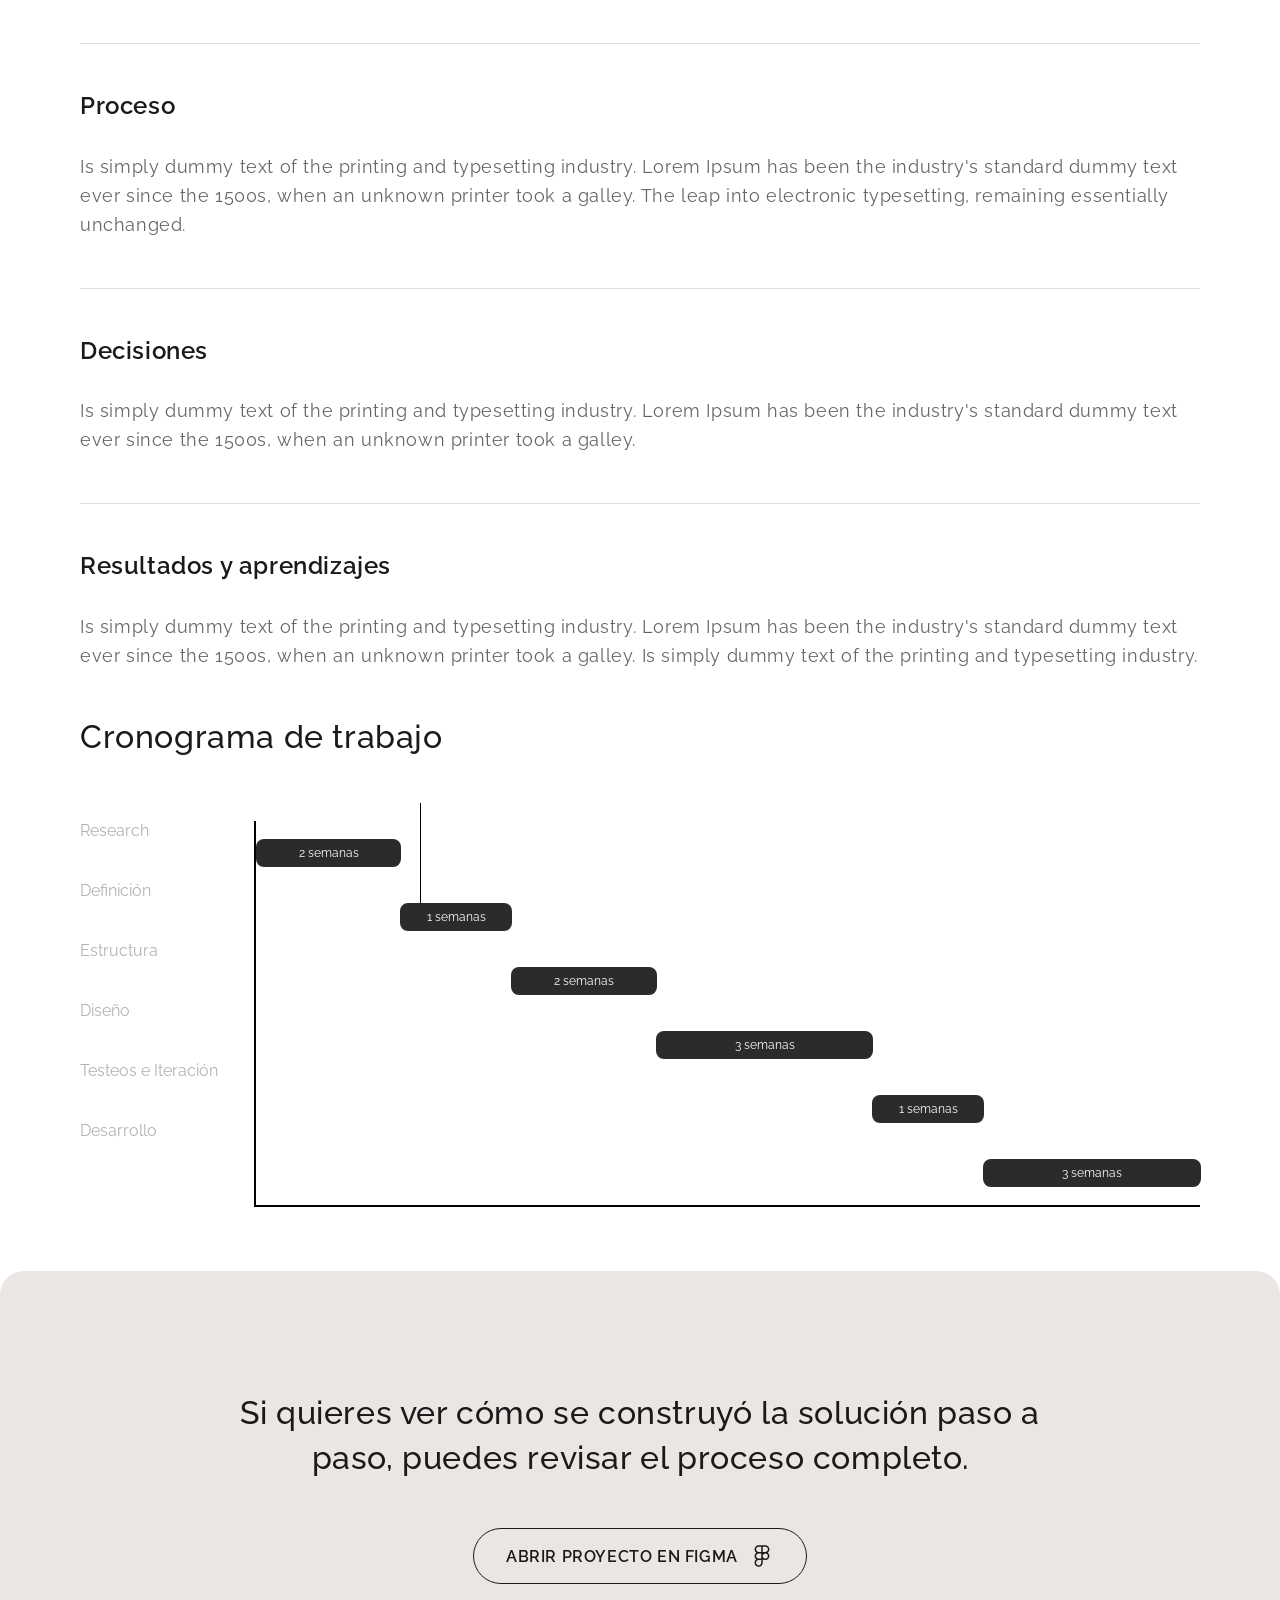
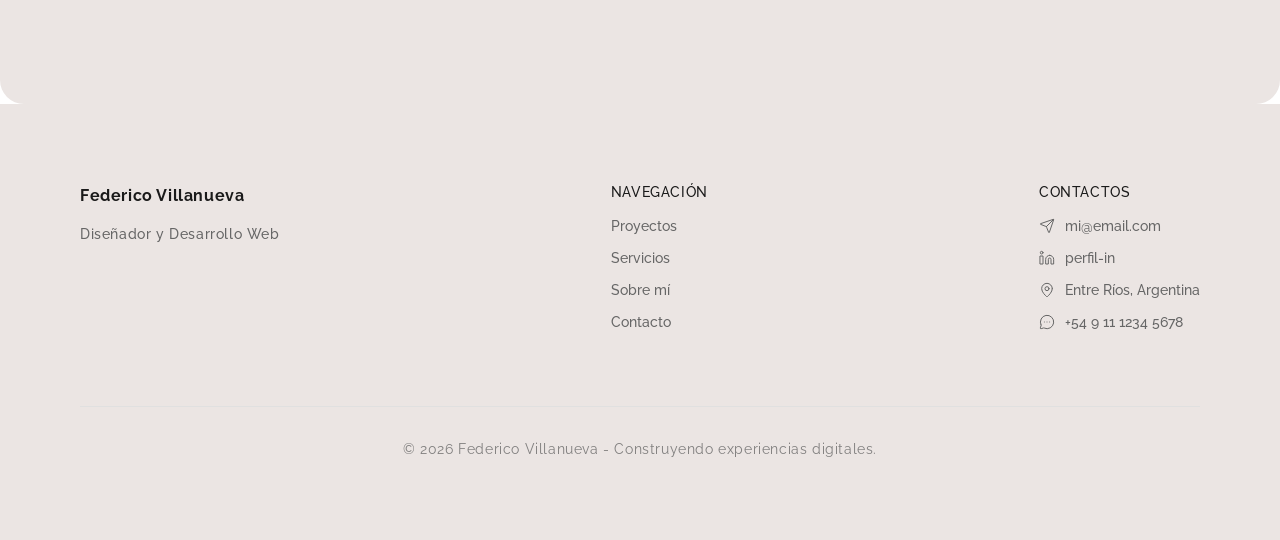
==== commit 483618c0: "Ajustes en el componente Navbar" ====
--- a/pages-project-detail.html
+++ b/pages-project-detail.html
@@ -28,8 +28,8 @@
       </nav>
 
       <div class="navbar__identity">
-        <span class="navbar__name">Federico Villanueva</span>
-        <div class="navbar__avatar" role="img" aria-label="Foto de perfil"></div>
+        <a href="/" class="navbar__logo navbar__logo--full">Federico Villanueva</a>
+        <a href="/" class="navbar__logo navbar__logo--short">FV</a>
       </div>
     </div>
   </header>
@@ -251,6 +251,6 @@
       </div>
   </footer>
 </body>
-<script src="/script.js"></script>
+<script src="script.js"></script>
 
 </html>
--- a/css/componentes.css
+++ b/css/componentes.css
@@ -25,7 +25,7 @@
     display: flex;
     align-items: center;
     gap: 16px;
-    margin-left: auto; 
+    margin-left: auto;
 }
 
 .navbar__logo {
@@ -33,6 +33,10 @@
     font-weight: var(--weight-medium);
     color: var(--color-titles-primary);
     letter-spacing: var(--letter-spacing);
+}
+
+.navbar__logo--short {
+    display: none;
 }
 
 /* Navegación de retorno (Navbar Secundario) */
@@ -51,7 +55,8 @@
 }
 
 .navbar__back .back-link i {
-    font-size: 18px; /* Tamaño para el icono de flecha */
+    font-size: 18px;
+    /* Tamaño para el icono de flecha */
 }
 
 /* --- LINEA DE DIVISIÓN (SISTEMA BASE) --- */
@@ -192,7 +197,8 @@
 /* Tag superior (Ej: APLICACIÓN WEB) */
 .project-card__tag {
     display: block;
-    color: var(--color-text-primary); /* Gris suave según variable */
+    color: var(--color-text-primary);
+    /* Gris suave según variable */
     font-size: 12px;
     font-weight: var(--weight-bold);
     text-transform: uppercase;
@@ -207,7 +213,8 @@
 
 /* Título del Proyecto */
 .project-card__name {
-    color: var(--color-text-secondary); /* Blanco según variable */
+    color: var(--color-text-secondary);
+    /* Blanco según variable */
     font-size: 16px;
     font-weight: var(--weight-semibold);
 }
@@ -228,7 +235,7 @@
     color: var(--color-text-secondary);
 }
 
-.project-card__meta .likes{
+.project-card__meta .likes {
     display: flex;
     flex-direction: column;
     gap: 8px;
@@ -275,7 +282,7 @@
 
 /* Botón Ver Caso (Basado en color-bg-alt para contraste) */
 .link-caso {
-    align-self: flex-end; 
+    align-self: flex-end;
     display: flex;
     height: 40px;
     padding: 10px 24px;
@@ -325,12 +332,14 @@
 /* Estado Hover */
 .filter-btn:hover {
     color: var(--color-titles-primary);
-    background-color: rgba(26, 26, 26, 0.03); /* Un toque muy sutil */
+    background-color: rgba(26, 26, 26, 0.03);
+    /* Un toque muy sutil */
 }
 
 /* Estado Activo (Seleccionado) */
 .filter-btn--active {
-    background-color: var(--color-bg-alt); /* Color beige de tu paleta */
+    background-color: var(--color-bg-alt);
+    /* Color beige de tu paleta */
     border-color: var(--color-bg-alt);
     color: var(--color-titles-primary);
     font-weight: var(--weight-semibold);
@@ -350,7 +359,8 @@
 }
 
 .footer__container {
-    max-width: 1200px; /* Ajustar según tu layout general */
+    max-width: 1200px;
+    /* Ajustar según tu layout general */
     margin: 0 auto;
     padding: 0 40px;
 }
@@ -361,7 +371,8 @@
     justify-content: space-between;
     align-items: flex-start;
     gap: 40px;
-    flex-wrap: wrap; /* Responsive: se apilan en móviles */
+    flex-wrap: wrap;
+    /* Responsive: se apilan en móviles */
     margin-bottom: 60px;
 }
 
@@ -434,6 +445,34 @@
 /* Iconos (Si usas una fuente de iconos o SVGs) */
 .footer__list i {
     font-size: 16px;
-    width: 20px; /* Ancho fijo para alinear el texto de los links */
+    width: 20px;
+    /* Ancho fijo para alinear el texto de los links */
     text-align: center;
+}
+
+@media (max-width: 500px) {
+    .navbar__back {
+        display: block;
+    }
+
+    /* Intercambiamos los logos */
+    .navbar__logo--full {
+        display: none;
+    }
+
+    .navbar__logo--short {
+        display: block;
+    }
+
+    .navbar__identity {
+        display: flex;
+        justify-content: flex-end; /* Fuerza el contenido a la derecha */
+        flex: 1; /* Hace que el contenedor crezca y ocupe todo el espacio libre */
+        margin-left: 0;
+    }
+
+    /* 2. Aseguramos que el botón de volver no se "coma" el espacio del logo */
+    .navbar__back {
+        flex: 0 0 auto; /* Evita que el botón de volver se encoja o desaparezca */
+    }
 }
--- a/css/home.css
+++ b/css/home.css
@@ -9,7 +9,7 @@
     max-width: 1280px;
     margin: 0 auto;
     padding: 80px 80px 176px 80px;
-    background-image: url('../assets/Image/background\ hero.png');
+    background-image: url('../assets/image/background\ hero.png');
     background-size: cover;
     background-position: center;
     background-repeat: no-repeat;
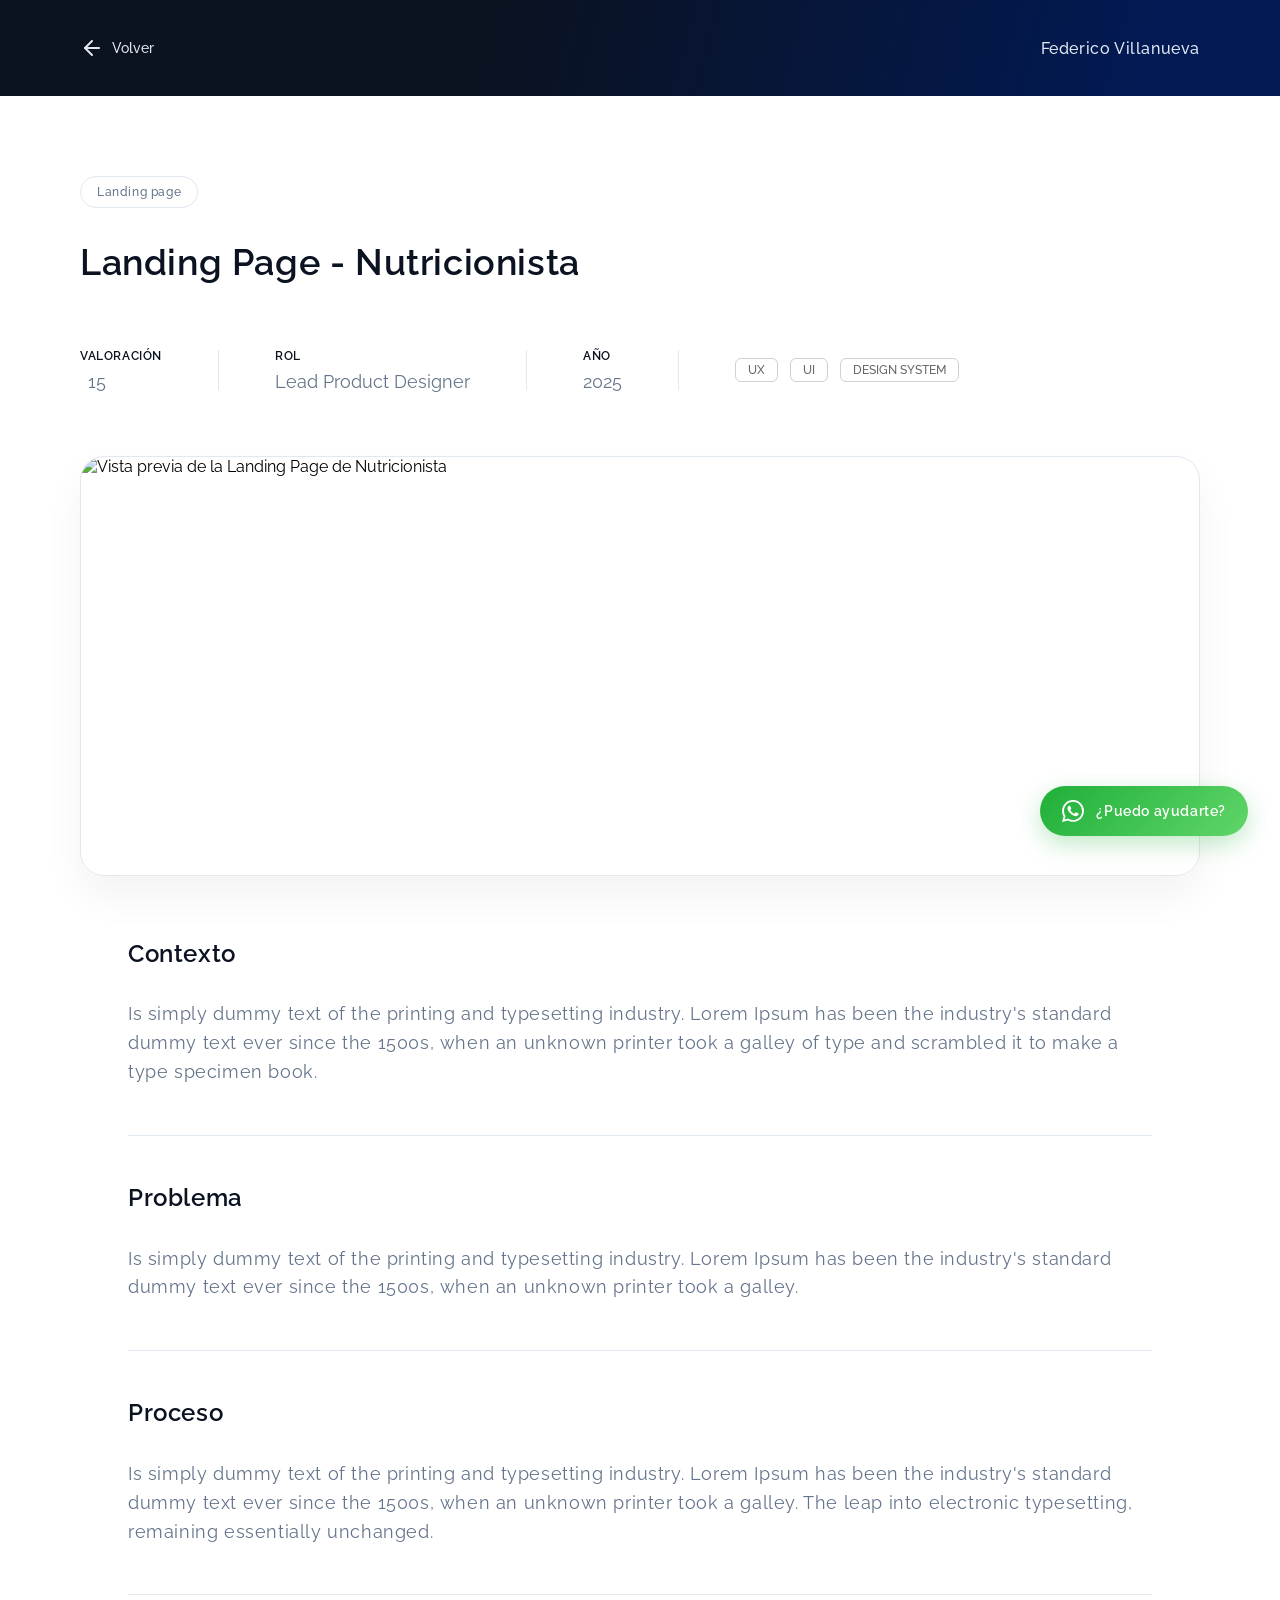
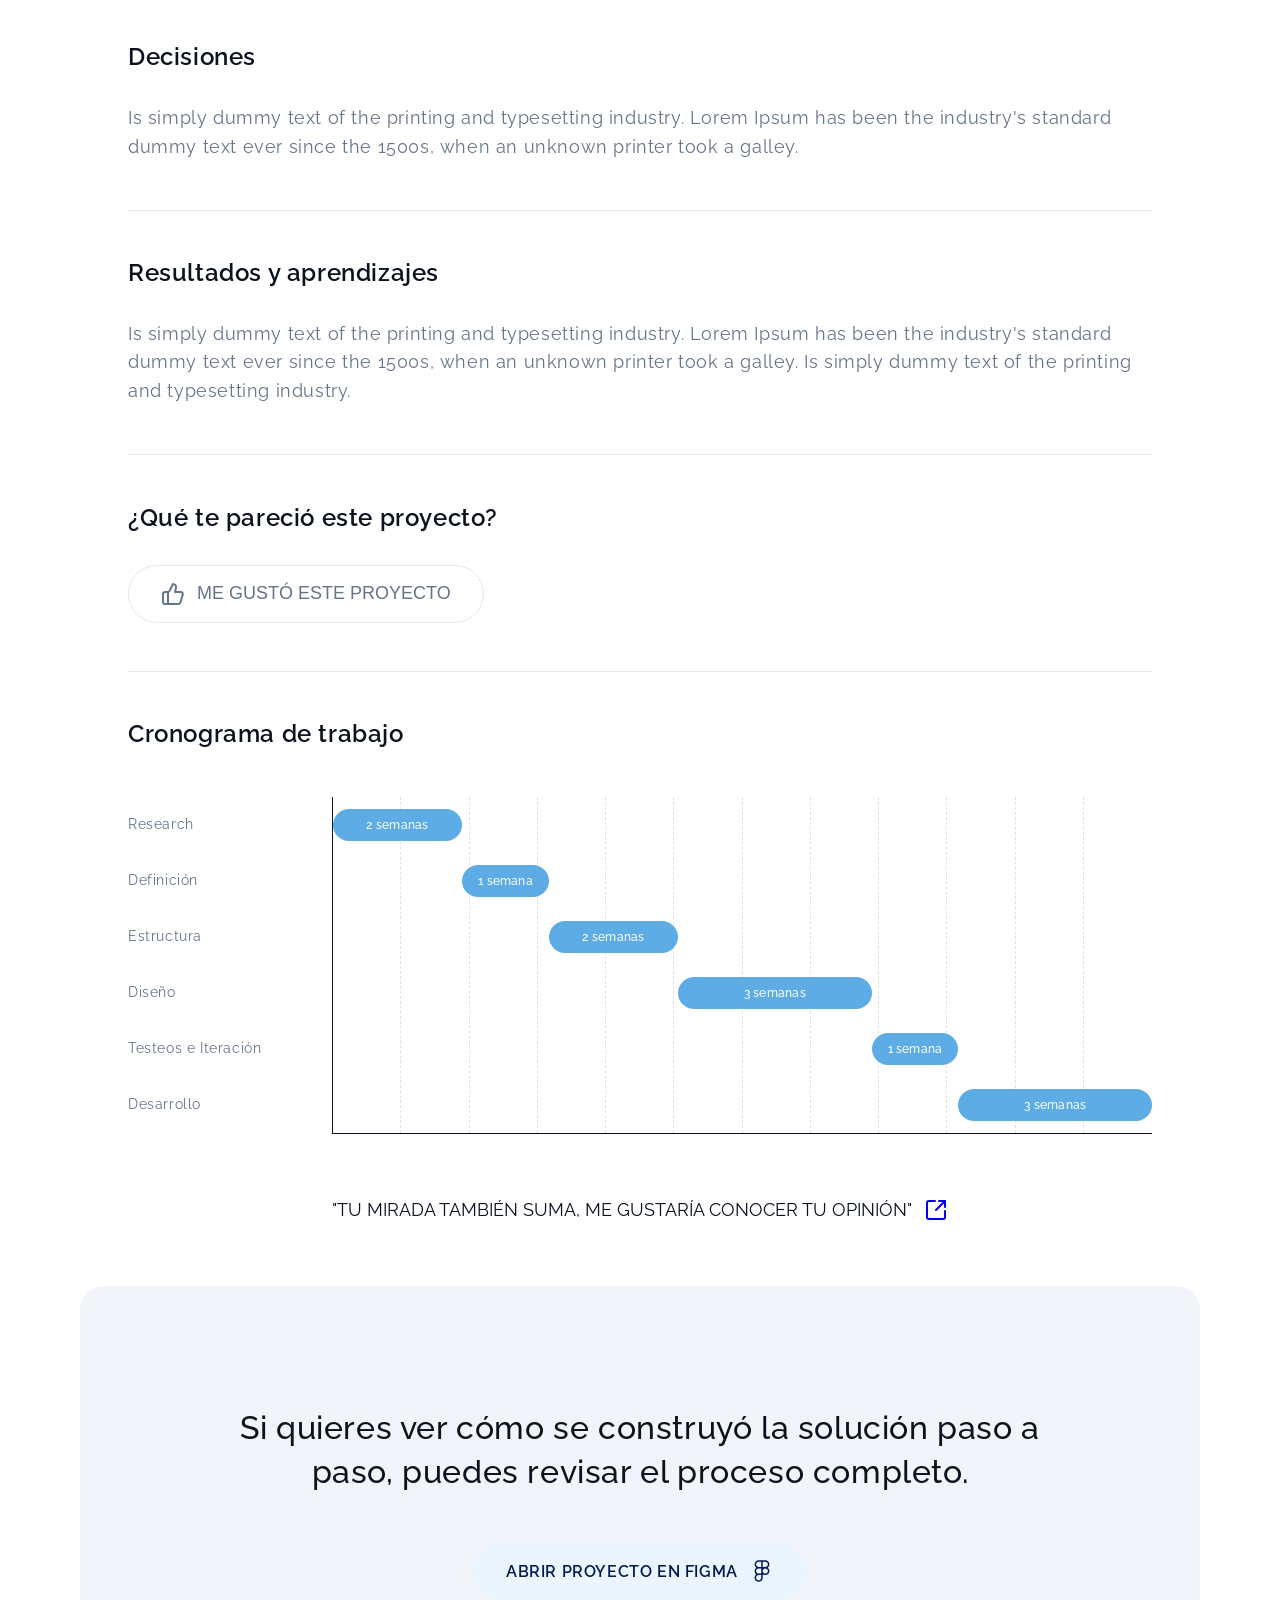
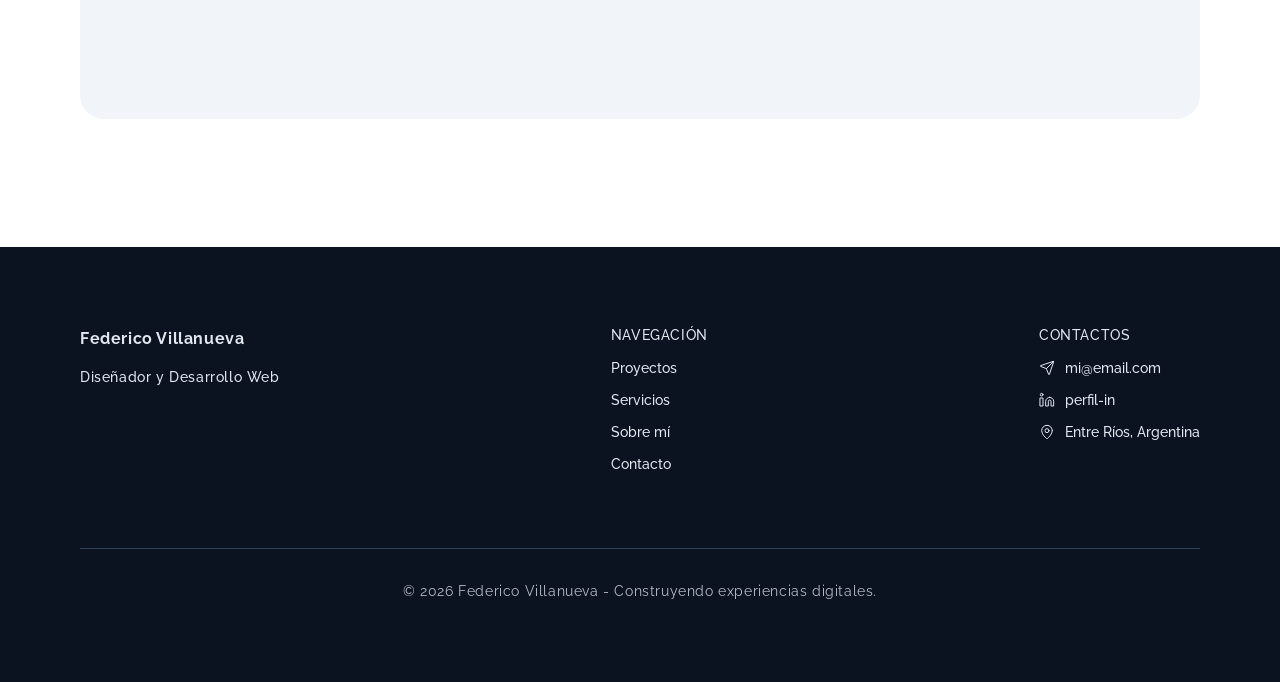
==== commit 917caaad: "Refactor visual portfolio: mejoras responsive, sistema de diseño y ajustes de UI" ====
--- a/pages-project-detail.html
+++ b/pages-project-detail.html
@@ -23,13 +23,18 @@
     <div class="navbar__container">
       <nav class="navbar__back" aria-label="Regresar">
         <a href="pages-projects.html" class="back-link">
-          <svg xmlns="http://www.w3.org/2000/svg" width="24" height="24" viewBox="0 0 24 24" fill="none" stroke="currentColor" stroke-width="2" stroke-linecap="round" stroke-linejoin="round" class="lucide lucide-arrow-left-icon lucide-arrow-left"><path d="m12 19-7-7 7-7"/><path d="M19 12H5"/></svg> Volver
+          <svg xmlns="http://www.w3.org/2000/svg" width="24" height="24" viewBox="0 0 24 24" fill="none"
+            stroke="currentColor" stroke-width="2" stroke-linecap="round" stroke-linejoin="round"
+            class="lucide lucide-arrow-left-icon lucide-arrow-left">
+            <path d="m12 19-7-7 7-7" />
+            <path d="M19 12H5" />
+          </svg> Volver
         </a>
       </nav>
 
       <div class="navbar__identity">
-        <a href="/" class="navbar__logo navbar__logo--full">Federico Villanueva</a>
-        <a href="/" class="navbar__logo navbar__logo--short">FV</a>
+        <a href="index.html" class="navbar__logo navbar__logo--full">Federico Villanueva</a>
+        <a href="index.html" class="navbar__logo navbar__logo--short">FV</a>
       </div>
     </div>
   </header>
@@ -77,7 +82,7 @@
 
     <section class="project-visuals" aria-label="Visualización del proyecto">
       <figure class="project-visuals__main">
-        <img src="/assets/Image/project-hero.png" alt="Vista previa de la Landing Page de Nutricionista" />
+        <img src="assets/image/project-hero.png" alt="Vista previa de la Landing Page de Nutricionista" />
       </figure>
     </section>
 
@@ -141,43 +146,69 @@
             text of the printing and typesetting industry.
           </p>
         </article>
-      </div>
-    </section>
-
-    <section class="project-schedule">
+
+        <div class="case-divider" aria-hidden="true"></div>
+
+        <div class="project-rating__container">
+          <h3 class="project-rating__title">¿Qué te pareció este proyecto?</h3>
+          <button class="btn-rating" id="btnLike" aria-label="Me gusta">
+            <svg xmlns="http://www.w3.org/2000/svg" width="24" height="24" viewBox="0 0 24 24" fill="none"
+              stroke="currentColor" stroke-width="2" stroke-linecap="round" stroke-linejoin="round"
+              class="lucide lucide-thumbs-up-icon lucide-thumbs-up">
+              <path
+                d="M15 5.88 14 10h5.83a2 2 0 0 1 1.92 2.56l-2.33 8A2 2 0 0 1 17.5 22H4a2 2 0 0 1-2-2v-8a2 2 0 0 1 2-2h2.76a2 2 0 0 0 1.79-1.11L12 2a3.13 3.13 0 0 1 3 3.88Z" />
+              <path d="M7 10v12" />
+            </svg>
+            <span class="btn-rating__text">Me gustó este proyecto</span>
+          </button>
+        </div>
+
+        <div class="case-divider" aria-hidden="true"></div>
+
+      </div>
+
+
+
+    </section>
+
+    <section class="project-schedule" aria-labelledby="schedule-title">
       <div class="project-schedule__container">
-        <h2 class="section-title--small">Cronograma de trabajo</h2>
+        <h2 id="schedule-title" class="section-title--small">Cronograma de trabajo</h2>
 
         <div class="gantt">
-          <div class="gantt__labels">
-            <div class="gantt__label">Research</div>
-            <div class="gantt__label">Definición</div>
-            <div class="gantt__label">Estructura</div>
-            <div class="gantt__label">Diseño</div>
-            <div class="gantt__label">Testeos e Iteración</div>
-            <div class="gantt__label">Desarrollo</div>
-          </div>
-
-          <div class="gantt__content">
-            <div class="gantt__grid">
+          <ol class="gantt__labels">
+            <li class="gantt__label">Research</li>
+            <li class="gantt__label">Definición</li>
+            <li class="gantt__label">Estructura</li>
+            <li class="gantt__label">Diseño</li>
+            <li class="gantt__label">Testeos e Iteración</li>
+            <li class="gantt__label">Desarrollo</li>
+          </ol>
+
+          <div class="gantt__chart">
+            <div class="gantt__grid" aria-hidden="true">
               <span></span><span></span><span></span><span></span><span></span><span></span>
               <span></span><span></span><span></span><span></span><span></span><span></span>
             </div>
 
             <div class="gantt__bars">
               <div class="gantt__bar" style="grid-column: 1 / span 2; grid-row: 1;">2 semanas</div>
-              <div class="section-divider__line1"></div>
-              <div class="gantt__bar" style="grid-column: 3 / span 1; grid-row: 2;">1 semanas</div>
+              <div class="gantt__bar" style="grid-column: 3 / span 1; grid-row: 2;">1 semana</div>
               <div class="gantt__bar" style="grid-column: 4 / span 2; grid-row: 3;">2 semanas</div>
               <div class="gantt__bar" style="grid-column: 6 / span 3; grid-row: 4;">3 semanas</div>
-              <div class="gantt__bar" style="grid-column: 9 / span 1; grid-row: 5;">1 semanas</div>
+              <div class="gantt__bar" style="grid-column: 9 / span 1; grid-row: 5;">1 semana</div>
               <div class="gantt__bar" style="grid-column: 10 / span 3; grid-row: 6;">3 semanas</div>
             </div>
           </div>
         </div>
-
-      </div>
-      </div>
+      </div>
+    </section>
+
+    <section class="feedback-link">
+      <a href="#" class="btn-link-external" target="_blank" rel="noopener noreferrer">
+        <span class="btn-link-external__text">"Tu mirada también suma, me gustaría conocer tu opinión"</span>
+        <svg xmlns="http://www.w3.org/2000/svg" width="24" height="24" viewBox="0 0 24 24" fill="none" stroke="currentColor" stroke-width="2" stroke-linecap="round" stroke-linejoin="round" class="lucide lucide-square-arrow-out-up-right-icon lucide-square-arrow-out-up-right"><path d="M21 13v6a2 2 0 0 1-2 2H5a2 2 0 0 1-2-2V5a2 2 0 0 1 2-2h6"/><path d="m21 3-9 9"/><path d="M15 3h6v6"/></svg>
+      </a>
     </section>
 
     <section class="cta-project" aria-labelledby="cta-project-title">
@@ -190,7 +221,11 @@
         <div class="cta-project__actions">
           <a href="#" class="btn btn--secondary btn--icon-right">
             Abrir proyecto en Figma
-            <svg xmlns="http://www.w3.org/2000/svg" width="24" height="24" fill="none" strok="1" viewBox="0 0 24 24"><path fill-rule="evenodd" clip-rule="evenodd" d="M8.66683 1.25C6.41167 1.25 4.5835 3.07817 4.5835 5.33333C4.5835 6.70965 5.26442 7.92693 6.30776 8.66667C5.26442 9.4064 4.5835 10.6237 4.5835 12C4.5835 13.3763 5.26442 14.5936 6.30777 15.3333C5.26442 16.0731 4.5835 17.2903 4.5835 18.6667C4.5835 20.9218 6.41167 22.75 8.66683 22.75C10.922 22.75 12.7502 20.9218 12.7502 18.6667V15.1624C13.4539 15.738 14.3534 16.0833 15.3335 16.0833C17.5887 16.0833 19.4168 14.2552 19.4168 12C19.4168 10.6237 18.7359 9.4064 17.6926 8.66666C18.7359 7.92693 19.4168 6.70965 19.4168 5.33333C19.4168 3.07817 17.5887 1.25 15.3335 1.25H8.66683ZM11.2502 14.5833H8.66683C7.24009 14.5833 6.0835 13.4267 6.0835 12C6.0835 10.5733 7.24009 9.41666 8.66683 9.41667L11.2502 9.41666L11.2502 12L11.2502 14.5833ZM8.66683 7.91667H11.2502V2.75H8.66683C7.24009 2.75 6.0835 3.9066 6.0835 5.33333C6.0835 6.76007 7.24009 7.91667 8.66683 7.91667ZM17.9168 5.33333C17.9168 6.75914 16.7617 7.91517 15.3363 7.91667L14.0432 7.91666L12.7502 7.91666L12.7502 2.75H15.3335C16.7602 2.75 17.9168 3.9066 17.9168 5.33333ZM12.7502 11.9968C12.7519 10.5726 13.9061 9.41838 15.3303 9.41667L15.336 9.41667C16.7616 9.41801 17.9168 10.5741 17.9168 12C17.9168 13.4267 16.7602 14.5833 15.3335 14.5833C13.9078 14.5833 12.7519 13.4284 12.7502 12.0032V11.9968ZM8.66683 16.0833C7.24009 16.0833 6.0835 17.2399 6.0835 18.6667C6.0835 20.0934 7.24009 21.25 8.66683 21.25C10.0936 21.25 11.2502 20.0934 11.2502 18.6667V16.0833H8.66683Z" fill="currentColor"></path></svg>
+            <svg xmlns="http://www.w3.org/2000/svg" width="24" height="24" fill="none" strok="1" viewBox="0 0 24 24">
+              <path fill-rule="evenodd" clip-rule="evenodd"
+                d="M8.66683 1.25C6.41167 1.25 4.5835 3.07817 4.5835 5.33333C4.5835 6.70965 5.26442 7.92693 6.30776 8.66667C5.26442 9.4064 4.5835 10.6237 4.5835 12C4.5835 13.3763 5.26442 14.5936 6.30777 15.3333C5.26442 16.0731 4.5835 17.2903 4.5835 18.6667C4.5835 20.9218 6.41167 22.75 8.66683 22.75C10.922 22.75 12.7502 20.9218 12.7502 18.6667V15.1624C13.4539 15.738 14.3534 16.0833 15.3335 16.0833C17.5887 16.0833 19.4168 14.2552 19.4168 12C19.4168 10.6237 18.7359 9.4064 17.6926 8.66666C18.7359 7.92693 19.4168 6.70965 19.4168 5.33333C19.4168 3.07817 17.5887 1.25 15.3335 1.25H8.66683ZM11.2502 14.5833H8.66683C7.24009 14.5833 6.0835 13.4267 6.0835 12C6.0835 10.5733 7.24009 9.41666 8.66683 9.41667L11.2502 9.41666L11.2502 12L11.2502 14.5833ZM8.66683 7.91667H11.2502V2.75H8.66683C7.24009 2.75 6.0835 3.9066 6.0835 5.33333C6.0835 6.76007 7.24009 7.91667 8.66683 7.91667ZM17.9168 5.33333C17.9168 6.75914 16.7617 7.91517 15.3363 7.91667L14.0432 7.91666L12.7502 7.91666L12.7502 2.75H15.3335C16.7602 2.75 17.9168 3.9066 17.9168 5.33333ZM12.7502 11.9968C12.7519 10.5726 13.9061 9.41838 15.3303 9.41667L15.336 9.41667C16.7616 9.41801 17.9168 10.5741 17.9168 12C17.9168 13.4267 16.7602 14.5833 15.3335 14.5833C13.9078 14.5833 12.7519 13.4284 12.7502 12.0032V11.9968ZM8.66683 16.0833C7.24009 16.0833 6.0835 17.2399 6.0835 18.6667C6.0835 20.0934 7.24009 21.25 8.66683 21.25C10.0936 21.25 11.2502 20.0934 11.2502 18.6667V16.0833H8.66683Z"
+                fill="currentColor"></path>
+            </svg>
 
 
           </a>
@@ -200,56 +235,72 @@
   </main>
 
   <footer class="footer">
-      <div class="footer__container">
-        <div class="footer__top">
-          <section class="footer__brand">
-            <p><strong>Federico Villanueva</strong></p>
-            <p>Diseñador y Desarrollo Web</p>
-          </section>
-
-          <nav class="footer__nav" aria-label="Navegación de pie de página">
-            <h4 class="footer__title">NAVEGACIÓN</h4>
-            <ul class="footer__list">
-              <li><a href="#proyectos">Proyectos</a></li>
-              <li><a href="#servicios">Servicios</a></li>
-              <li><a href="#sobre-mi">Sobre mí</a></li>
-              <li><a href="#contacto">Contacto</a></li>
-            </ul>
-          </nav>
-
-          <section class="footer__contact">
-            <h4 class="footer__title">CONTACTOS</h4>
-            <ul class="footer__list">
-              <li>
-                <a href="mailto:mi@email.com"
-                  ><svg xmlns="http://www.w3.org/2000/svg" width="16" height="16" viewBox="0 0 24 24" fill="none" stroke="currentColor" stroke-width="1.5" stroke-linecap="round" stroke-linejoin="round" class="lucide lucide-send-icon lucide-send"><path d="M14.536 21.686a.5.5 0 0 0 .937-.024l6.5-19a.496.496 0 0 0-.635-.635l-19 6.5a.5.5 0 0 0-.024.937l7.93 3.18a2 2 0 0 1 1.112 1.11z"/><path d="m21.854 2.147-10.94 10.939"/></svg>mi@email.com</a
-                >
-              </li>
-              <li>
-                <a href="#"
-                  ><svg xmlns="http://www.w3.org/2000/svg" width="16" height="16" viewBox="0 0 24 24" fill="none" stroke="currentColor" stroke-width="1.5" stroke-linecap="round" stroke-linejoin="round" class="lucide lucide-linkedin-icon lucide-linkedin"><path d="M16 8a6 6 0 0 1 6 6v7h-4v-7a2 2 0 0 0-2-2 2 2 0 0 0-2 2v7h-4v-7a6 6 0 0 1 6-6z"/><rect x="2" y="9" width="4" height="12"/><circle cx="4" cy="4" r="2"/></svg> perfil-in</a
-                >
-              </li>
-              <li>
-                <a href="#"
-                  ><svg xmlns="http://www.w3.org/2000/svg" width="16" height="16" viewBox="0 0 24 24" fill="none" stroke="currentColor" stroke-width="1.5" stroke-linecap="round" stroke-linejoin="round" class="lucide lucide-map-pin-icon lucide-map-pin"><path d="M20 10c0 4.993-5.539 10.193-7.399 11.799a1 1 0 0 1-1.202 0C9.539 20.193 4 14.993 4 10a8 8 0 0 1 16 0"/><circle cx="12" cy="10" r="3"/></svg> Entre Ríos, Argentina</a
-                >
-              </li>
-               <li>
-                <a href="#"
-                  ><svg xmlns="http://www.w3.org/2000/svg" width="16" height="16" viewBox="0 0 24 24" fill="none" stroke="currentColor" stroke-width="1.5" stroke-linecap="round" stroke-linejoin="round" class="lucide lucide-message-circle-more-icon lucide-message-circle-more"><path d="M2.992 16.342a2 2 0 0 1 .094 1.167l-1.065 3.29a1 1 0 0 0 1.236 1.168l3.413-.998a2 2 0 0 1 1.099.092 10 10 0 1 0-4.777-4.719"/><path d="M8 12h.01"/><path d="M12 12h.01"/><path d="M16 12h.01"/></svg> +54 9 11 1234 5678</a
-                >
-              </li>
-            </ul>
-          </section>
-        </div>
-
-        <div class="footer__bottom">
-          <div class="footer__line" aria-hidden="true"></div>
-          <p>© 2026 Federico Villanueva - Construyendo experiencias digitales.</p>
-        </div>
-      </div>
+    <div class="footer__container">
+      <div class="footer__top">
+        <section class="footer__brand">
+          <p><strong>Federico Villanueva</strong></p>
+          <p>Diseñador y Desarrollo Web</p>
+        </section>
+
+        <nav class="footer__nav" aria-label="Navegación de pie de página">
+          <h4 class="footer__title">NAVEGACIÓN</h4>
+          <ul class="footer__list">
+            <li><a href="index.html#proyectos">Proyectos</a></li>
+            <li><a href="index.html#servicios">Servicios</a></li>
+            <li><a href="index.html#sobre-mi">Sobre mí</a></li>
+            <li><a href="index.html#contacto">Contacto</a></li>
+          </ul>
+        </nav>
+
+        <section class="footer__contact">
+          <h4 class="footer__title">CONTACTOS</h4>
+          <ul class="footer__list">
+            <li>
+              <a href="mailto:mi@email.com"><svg xmlns="http://www.w3.org/2000/svg" width="16" height="16"
+                  viewBox="0 0 24 24" fill="none" stroke="currentColor" stroke-width="1.5" stroke-linecap="round"
+                  stroke-linejoin="round" class="lucide lucide-send-icon lucide-send">
+                  <path
+                    d="M14.536 21.686a.5.5 0 0 0 .937-.024l6.5-19a.496.496 0 0 0-.635-.635l-19 6.5a.5.5 0 0 0-.024.937l7.93 3.18a2 2 0 0 1 1.112 1.11z" />
+                  <path d="m21.854 2.147-10.94 10.939" />
+                </svg>mi@email.com</a>
+            </li>
+            <li>
+              <a href="#"><svg xmlns="http://www.w3.org/2000/svg" width="16" height="16" viewBox="0 0 24 24" fill="none"
+                  stroke="currentColor" stroke-width="1.5" stroke-linecap="round" stroke-linejoin="round"
+                  class="lucide lucide-linkedin-icon lucide-linkedin">
+                  <path d="M16 8a6 6 0 0 1 6 6v7h-4v-7a2 2 0 0 0-2-2 2 2 0 0 0-2 2v7h-4v-7a6 6 0 0 1 6-6z" />
+                  <rect x="2" y="9" width="4" height="12" />
+                  <circle cx="4" cy="4" r="2" />
+                </svg> perfil-in</a>
+            </li>
+            <li>
+              <a href="#"><svg xmlns="http://www.w3.org/2000/svg" width="16" height="16" viewBox="0 0 24 24" fill="none"
+                  stroke="currentColor" stroke-width="1.5" stroke-linecap="round" stroke-linejoin="round"
+                  class="lucide lucide-map-pin-icon lucide-map-pin">
+                  <path
+                    d="M20 10c0 4.993-5.539 10.193-7.399 11.799a1 1 0 0 1-1.202 0C9.539 20.193 4 14.993 4 10a8 8 0 0 1 16 0" />
+                  <circle cx="12" cy="10" r="3" />
+                </svg> Entre Ríos, Argentina</a>
+            </li>
+          </ul>
+        </section>
+      </div>
+
+      <div class="footer__bottom">
+        <div class="footer__line" aria-hidden="true"></div>
+        <p>© 2026 Federico Villanueva - Construyendo experiencias digitales.</p>
+      </div>
+    </div>
   </footer>
+
+  <a href="" class="floating-btn" target="_blank" rel="noopener noreferrer" aria-label="Contactar por WhatsApp">
+    <span class="floating-btn__icon" aria-hidden="true">
+      <svg xmlns="http://www.w3.org/2000/svg" viewBox="0 0 24 24" fill="currentColor">
+        <path d="M17.472 14.382c-.297-.149-1.758-.867-2.03-.967-.273-.099-.471-.148-.67.15-.197.297-.767.966-.94 1.164-.173.199-.347.223-.644.075-.297-.15-1.255-.463-2.39-1.475-.883-.788-1.48-1.761-1.653-2.059-.173-.297-.018-.458.13-.606.134-.133.298-.347.446-.52.149-.174.198-.298.298-.497.099-.198.05-.371-.025-.52-.075-.149-.669-1.612-.916-2.207-.242-.579-.487-.5-.669-.51-.173-.008-.371-.01-.57-.01-.198 0-.52.074-.792.372-.272.297-1.04 1.016-1.04 2.479 0 1.462 1.065 2.875 1.213 3.074.149.198 2.096 3.2 5.077 4.487.709.306 1.262.489 1.694.625.712.227 1.36.195 1.871.118.571-.085 1.758-.719 2.006-1.413.248-.694.248-1.289.173-1.413-.074-.124-.272-.198-.57-.347m-5.421 7.403h-.004a9.87 9.87 0 0 1-5.031-1.378l-.361-.214-3.741.982.998-3.648-.235-.374a9.86 9.86 0 0 1-1.51-5.26c.001-5.45 4.436-9.884 9.888-9.884 2.64 0 5.122 1.03 6.988 2.898a9.825 9.825 0 0 1 2.893 6.994c-.003 5.45-4.437 9.884-9.885 9.884m8.413-18.297A11.815 11.815 0 0 0 12.05 0C5.495 0 .16 5.335.157 11.892c0 2.096.547 4.142 1.588 5.945L.057 24l6.305-1.654a11.882 11.882 0 0 0 5.683 1.448h.005c6.554 0 11.89-5.335 11.893-11.893a11.821 11.821 0 0 0-3.48-8.413Z"/>
+      </svg>
+    </span>
+    <span class="floating-btn__text">¿Puedo ayudarte?</span>
+  </a>
 </body>
 <script src="script.js"></script>
 
--- a/css/base.css
+++ b/css/base.css
@@ -1,24 +1,91 @@
 :root {
-    /* Paleta de Colores */
-    --color-bg: #FFFFFF;
-    --color-bg-alt: #ebe5e3;
-    --color-titles-primary: #1A1A1A;
-    --color-titles-secondary: #ebdfd9;
-    --color-dark: #1C1C1C;
-    --color-text-primary: #666666;
-    --color-text-secondary: #ffffff;
-    --color-border: #E0E0E0;
-
-    /* Pesos de Tipografía (Raleway) */
+    /* ============================================================
+       TYPOGRAPHY (Raleway)
+       Pesos de tipografía base del sistema.
+       ============================================================ */
     --weight-regular: 400;
     --weight-medium: 500;
     --weight-semibold: 600;
     --weight-bold: 700;
 
-    /* Ajustes de Texto Globales */
+    /* ============================================================
+       TEXT GLOBAL SETTINGS
+       Ajustes globales de texto aplicados desde body / headings.
+       ============================================================ */
     --letter-spacing: 0.60px;
     --line-height-titles: 1.24; /* 124% */
     --line-height-body: 1.50;   /* 150% */
+
+    /* ============================================================
+       COLORS
+       Paleta oficial del Design System.
+       ============================================================ */
+
+    /* --- Primary --- */
+    --color-primary-50:  #EAF5FF;
+    --color-primary-100: #CFE7FF;
+    --color-primary-200: #AAD5FF;
+    --color-primary-300: #6FBCFF;
+    --color-primary-400: #2C98FF;
+    --color-primary-500: #0071FF;
+    --color-primary-600: #0060FF;
+    --color-primary-700: #0053FF;
+    --color-primary-800: #0043E0;
+    --color-primary-900: #0038AE;
+    --color-primary-950: #021A54;
+
+    /* --- Text --- */
+    --color-text-50:  #F8FAFC;
+    --color-text-100: #E2E8F0;
+    --color-text-200: #64748B;
+    --color-text-300: #334155;
+    --color-text-400: #0B1220;
+
+    /* --- Surface --- */
+    --color-surface-0:   #FFFFFF;
+    --color-surface-50:  #F8FAFC;
+    --color-surface-100: #F1F5F9;
+    --color-surface-200: #E2E8F0;
+    --color-surface-300: #94A3B8;
+
+    /* --- Border --- */
+    --color-border-100: #E2E8F0;
+    --color-border-200: #CBD5E1;
+    --color-border-300: #94A3B8;
+    --color-border-400: #0038AE;
+
+    /* --- Dark --- */
+    --color-dark-soft:  #0A2A7A;
+    /* ============================================================
+       SPECIAL COLORS
+       Acentos puntuales fuera de la paleta principal
+       (badges destacados, highlights, estados especiales).
+       ============================================================ */
+    --color-special-badge: #F8FF2B;
+
+    /* ============================================================
+       GRADIENT REFERENCES
+       Tokens base reutilizables. No se exponen como linear-gradient
+       directo para preservar flexibilidad de ángulo y stops por uso.
+       Aplicar con:
+         background: linear-gradient(
+           180deg,
+           var(--gradient-dark-start) 40%,
+           var(--gradient-dark-end)   90%
+         );
+       Uso previsto: hero sections, CTA blocks, footer, fondos
+       destacados.
+       ============================================================ */
+
+    /* Gradient 01 — Dark
+       40% → Text / 400 · 90% → Primary / 950 */
+    --gradient-dark-start: var(--color-text-400);
+    --gradient-dark-end:   var(--color-primary-950);
+
+    /* Gradient 02 — Success
+       0% → #1FAF38 · 100% → #60D669 */
+    --gradient-success-start: #1FAF38;
+    --gradient-success-end:   #60D669;
 }
 
 * {
@@ -29,7 +96,7 @@
 
 body {
     font-family: 'Raleway', sans-serif;
-    background-color: var(--color-bg);
+    background-color: var(--color-surface-0);
 }
 
 .titles-paragraphs__content {
--- a/css/componentes.css
+++ b/css/componentes.css
@@ -2,8 +2,11 @@
 
 .navbar {
     width: 100%;
-    background-color: var(--color-bg);
-    border-bottom: 1px solid var(--color-border);
+    background: linear-gradient(
+            105.21deg,
+            var(--color-text-400) 37.45%,
+            var(--color-primary-950) 89.58%
+        );
     height: 80px;
     display: flex;
     align-items: center;
@@ -13,7 +16,7 @@
 }
 
 .navbar__container {
-    max-width: 1200px;
+    max-width: 1120px;
     width: 100%;
     margin: 0 auto;
     display: flex;
@@ -31,7 +34,7 @@
 .navbar__logo {
     font-size: 16px;
     font-weight: var(--weight-medium);
-    color: var(--color-titles-primary);
+    color: var(--color-text-100);
     letter-spacing: var(--letter-spacing);
 }
 
@@ -46,12 +49,12 @@
     gap: 8px;
     font-size: 14px;
     font-weight: var(--weight-medium);
-    color: var(--color-text-primary);
+    color: var(--color-text-100);
     transition: color 0.3s ease;
 }
 
 .navbar__back .back-link:hover {
-    color: var(--color-titles-primary);
+    color: var(--color-surface-0);
 }
 
 .navbar__back .back-link i {
@@ -66,11 +69,11 @@
     width: 100%;
     height: 1px;
     border: none;
-    background-color: var(--color-border);
+    background-color: var(--color-border-100);
 }
 
 .divider--light {
-    background-color: var(--color-text-secondary);
+    background-color: var(--color-surface-0);
 }
 
 .section-divider {
@@ -78,13 +81,13 @@
     align-items: center;
     gap: 16px;
     width: 100%;
-    margin: 60px 0 32px;
+    margin-bottom: 64px;
 }
 
 .section-divider__text {
     font-size: 12px;
     font-weight: var(--weight-medium);
-    color: var(--color-text-primary);
+    color: var(--color-primary-900);
     text-transform: uppercase;
     letter-spacing: var(--letter-spacing);
     white-space: nowrap;
@@ -93,7 +96,7 @@
 .section-divider__line {
     flex-grow: 1;
     height: 1px;
-    background-color: var(--color-border);
+    background-color: var(--color-border-400);
 }
 
 /* --- BOTÓN PRIMARIO --- */
@@ -105,28 +108,18 @@
     justify-content: center;
     align-items: center;
     gap: 12px;
-    background-color: var(--color-dark);
-    color: var(--color-text-secondary);
+    background: var(--color-primary-950);
+    color: var(--color-text-100);
     font-family: 'Raleway', sans-serif;
     font-size: 16px;
     font-weight: var(--weight-semibold);
     letter-spacing: var(--letter-spacing);
     text-transform: uppercase;
-    border: none;
-    border-radius: 100px;
+    border: 1px solid var(--color-primary-50);
+    border-radius: 999px;
     cursor: pointer;
-    transition: background-color 0.3s ease, transform 0.2s ease;
+    transition: transform 0.2s ease;
     width: fit-content;
-}
-
-.btn--primary:hover {
-    background-color: var(--color-bg-alt);
-    color: var(--color-dark);
-    transform: translateY(-2px);
-}
-
-.btn--primary:active {
-    transform: translateY(0);
 }
 
 /* --- BOTÓN SECUNDARIO --- */
@@ -138,43 +131,51 @@
     justify-content: center;
     align-items: center;
     gap: 12px;
-    background-color: transparent;
-    color: var(--color-dark);
-    border: 1px solid var(--color-dark);
+    background: var(--color-primary-50);
+    color: var(--color-primary-950);
     font-family: 'Raleway', sans-serif;
     font-size: 16px;
     font-weight: var(--weight-semibold);
     letter-spacing: var(--letter-spacing);
     text-transform: uppercase;
-    border-radius: 100px;
+    border: none;
+    border-radius: 999px;
     cursor: pointer;
-    transition: all 0.3s ease;
+    transition: transform 0.2s ease;
     width: fit-content;
 }
 
-.btn--secondary:hover {
-    background-color: var(--color-dark);
-    color: var(--color-text-secondary);
-    transform: translateY(-2px);
-}
-
+/* Hover sólo en dispositivos con puntero real (desktop). En touch
+   evitamos el hover "pegado" después del tap. */
+@media (hover: hover) {
+    .btn--primary:hover,
+    .btn--secondary:hover {
+        transform: scale(1.03);
+    }
+}
+
+/* Press / tap — feedback táctil en todos los dispositivos */
+.btn--primary:active,
 .btn--secondary:active {
-    transform: translateY(0);
+    transform: scale(0.97);
 }
 
 /* --- COMPONENTE: PROJECT CARD --- */
 
 .project-card {
-    width: 357px;
-    background-color: var(--color-dark);
-    border-radius: 12px;
+    background-color: var(--color-surface-200);
+    border: 1px solid var(--color-border-300);
+    border-radius: 16px;
     overflow: hidden;
+    box-shadow: 2px 2px 10px 0 rgba(203, 213, 225, 0.80);
     transition: transform 0.3s ease, box-shadow 0.3s ease;
 }
 
 .project-card:hover {
     transform: translateY(-8px);
-    box-shadow: 0 10px 30px rgba(0, 0, 0, 0.15);
+    box-shadow:
+        0 12px 32px rgba(2, 26, 84, 0.10),
+        0 6px 16px rgba(2, 26, 84, 0.08);
 }
 
 /* Imagen del Proyecto */
@@ -197,8 +198,7 @@
 /* Tag superior (Ej: APLICACIÓN WEB) */
 .project-card__tag {
     display: block;
-    color: var(--color-text-primary);
-    /* Gris suave según variable */
+    color: var(--color-text-300);
     font-size: 12px;
     font-weight: var(--weight-bold);
     text-transform: uppercase;
@@ -213,8 +213,7 @@
 
 /* Título del Proyecto */
 .project-card__name {
-    color: var(--color-text-secondary);
-    /* Blanco según variable */
+    color: var(--color-text-400);
     font-size: 16px;
     font-weight: var(--weight-semibold);
 }
@@ -223,7 +222,7 @@
 .project-card__text {
     font-size: 14px;
     font-weight: var(--weight-regular);
-    color: var(--color-text-secondary);
+    color: var(--color-text-300);
 }
 
 /* Meta: Valoraciones */
@@ -232,7 +231,7 @@
     flex-direction: row;
     justify-content: space-between;
     width: 100%;
-    color: var(--color-text-secondary);
+    color: var(--color-dark-soft);
 }
 
 .project-card__meta .likes {
@@ -241,6 +240,12 @@
     gap: 8px;
 }
 
+.project-card__meta .sr-only {
+    font-size: 12px;
+    font-weight: var(--weight-semibold);
+    text-transform: uppercase;
+}
+
 .project-card__rating {
     display: flex;
     flex-direction: row;
@@ -248,6 +253,11 @@
     gap: 8px;
     font-size: 16px;
     font-weight: var(--weight-medium);
+}
+
+/* Divider interno del card adaptado al fondo claro */
+.project-card .divider--light {
+    background-color: var(--color-border-100);
 }
 
 /* Lista de Labels (Metodologías/Tech) */
@@ -261,8 +271,8 @@
 
 /* Estilo para las etiquetas individuales */
 .project-card__labels .label {
-    border: 1px solid rgba(255, 255, 255, 0.2);
-    color: var(--color-text-secondary);
+    background: var(--color-primary-200);
+    color: var(--color-text-400);
     padding: 6px 12px;
     border-radius: 4px;
     font-size: 10px;
@@ -271,8 +281,8 @@
 }
 
 .hero__badge {
-    border: 1px solid var(--color-border);
-    color: var(--color-text-primary);
+    border: 1px solid var(--color-border-100);
+    color: var(--color-text-200);
     padding: 8px 6px;
     border-radius: 4px;
     font-size: 12px;
@@ -280,7 +290,7 @@
     text-transform: uppercase;
 }
 
-/* Botón Ver Caso (Basado en color-bg-alt para contraste) */
+/* CTA "Ver caso" — pill con jerarquía de acción */
 .link-caso {
     align-self: flex-end;
     display: flex;
@@ -289,9 +299,9 @@
     justify-content: center;
     align-items: center;
     gap: 10px;
-    border-radius: 100px;
-    background-color: var(--color-bg-alt);
-    color: var(--color-titles-primary);
+    border-radius: 999px;
+    background: var(--color-primary-950);
+    color: var(--color-text-100);
     font-size: 12px;
     font-weight: var(--weight-regular);
     text-transform: uppercase;
@@ -319,9 +329,9 @@
     justify-content: center;
     align-items: center;
     background-color: transparent;
-    border: 1px solid var(--color-border);
+    border: 1px solid var(--color-border-100);
     border-radius: 100px;
-    color: var(--color-text-primary);
+    color: var(--color-text-200);
     font-size: 12px;
     font-weight: var(--weight-medium);
     letter-spacing: var(--letter-spacing);
@@ -331,38 +341,37 @@
 
 /* Estado Hover */
 .filter-btn:hover {
-    color: var(--color-titles-primary);
+    color: var(--color-text-400);
     background-color: rgba(26, 26, 26, 0.03);
     /* Un toque muy sutil */
 }
 
 /* Estado Activo (Seleccionado) */
 .filter-btn--active {
-    background-color: var(--color-bg-alt);
+    background-color: var(--color-surface-100);
     /* Color beige de tu paleta */
-    border-color: var(--color-bg-alt);
-    color: var(--color-titles-primary);
+    border-color: var(--color-surface-100);
+    color: var(--color-text-400);
     font-weight: var(--weight-semibold);
 }
 
 .filter-btn--active {
-    background-color: var(--color-bg-alt);
-    border-color: var(--color-dark);
-    color: var(--color-text-secondary);
+    background-color: var(--color-surface-100);
+    border-color: var(--color-text-400);
+    color: var(--color-surface-0);
 }
 
 /* --- COMPONENTE: FOOTER --- */
 
 .footer {
-    background-color: var(--color-bg-alt);
+    background: var(--color-text-400);
     padding: 80px 40px;
 }
 
 .footer__container {
-    max-width: 1200px;
-    /* Ajustar según tu layout general */
+    max-width: 1120px;
     margin: 0 auto;
-    padding: 0 40px;
+    
 }
 
 /* Distribución de las 3 columnas */
@@ -380,21 +389,21 @@
 .footer__brand p:first-child {
     font-size: 16px;
     font-weight: var(--weight-medium);
-    color: var(--color-titles-primary);
+    color: var(--color-text-100);
     margin-bottom: 16px;
 }
 
 .footer__brand p:last-child {
     font-size: 14px;
     font-weight: var(--weight-medium);
-    color: var(--color-text-primary);
+    color: var(--color-text-100);
 }
 
 /* Títulos de las columnas (Navegación / Contactos) */
 .footer__title {
     font-size: 14px;
     font-weight: var(--weight-medium);
-    color: var(--color-titles-primary);
+    color: var(--color-text-100);
     text-transform: uppercase;
     letter-spacing: var(--letter-spacing);
     margin-bottom: 16px;
@@ -412,7 +421,7 @@
 .footer__list a {
     font-size: 14px;
     font-weight: var(--weight-medium);
-    color: var(--color-text-primary);
+    color: var(--color-text-100);
     display: flex;
     align-items: center;
     gap: 10px;
@@ -420,7 +429,7 @@
 }
 
 .footer__list a:hover {
-    color: var(--color-titles-primary);
+    color: var(--color-surface-0);
 }
 
 /* Parte inferior: Línea y Copyright */
@@ -431,14 +440,14 @@
 .footer__line {
     width: 100%;
     height: 1px;
-    background-color: var(--color-border);
+    background-color: var(--color-text-300);
     margin-bottom: 32px;
 }
 
 .footer__bottom p {
     font-size: 14px;
     font-weight: var(--weight-regular);
-    color: var(--color-text-primary);
+    color: var(--color-text-100);
     opacity: 0.8;
 }
 
@@ -448,6 +457,14 @@
     width: 20px;
     /* Ancho fijo para alinear el texto de los links */
     text-align: center;
+}
+
+/* --- Breakpoint Tablet (744px) --- */
+@media (min-width: 744px) {
+
+    .navbar {
+        padding: 48px;
+    }
 }
 
 @media (max-width: 500px) {
@@ -475,4 +492,83 @@
     .navbar__back {
         flex: 0 0 auto; /* Evita que el botón de volver se encoja o desaparezca */
     }
+}
+
+/* --- COMPONENTE: FLOATING CONTACT BUTTON (WhatsApp) --- */
+
+.floating-btn {
+    position: fixed;
+    right: 32px;
+    bottom: 64px;
+    z-index: 1000;
+    display: inline-flex;
+    align-items: center;
+    gap: 12px;
+    padding: 14px 22px;
+    background: linear-gradient(
+        135deg,
+        var(--gradient-success-start),
+        var(--gradient-success-end)
+    );
+    color: var(--color-surface-0);
+    font-family: 'Raleway', sans-serif;
+    font-size: 14px;
+    font-weight: var(--weight-semibold);
+    letter-spacing: var(--letter-spacing);
+    border-radius: 999px;
+    box-shadow: 0 8px 24px rgba(31, 175, 56, 0.28);
+    transition: transform 0.2s ease, box-shadow 0.2s ease;
+    white-space: nowrap;
+}
+
+.floating-btn:hover {
+    transform: scale(1.03);
+    box-shadow: 0 12px 32px rgba(31, 175, 56, 0.36);
+}
+
+.floating-btn:active {
+    transform: scale(0.98);
+}
+
+.floating-btn:focus-visible {
+    outline: 2px solid var(--color-surface-0);
+    outline-offset: 3px;
+}
+
+.floating-btn__icon {
+    display: inline-flex;
+    align-items: center;
+    justify-content: center;
+    width: 22px;
+    height: 22px;
+    flex-shrink: 0;
+}
+
+.floating-btn__icon svg {
+    width: 100%;
+    height: 100%;
+}
+
+@media (max-width: 744px) {
+    .floating-btn {
+        right: 24px;
+        bottom: 28px;
+        padding: 12px 18px;
+        font-size: 13px;
+        gap: 10px;
+    }
+
+    .floating-btn__icon {
+        width: 20px;
+        height: 20px;
+    }
+}
+
+@media (max-width: 390px) {
+    .floating-btn {
+        right: 16px;
+        bottom: 24px;
+        padding: 12px 16px;
+        font-size: 12px;
+    }
 }
--- a/css/home.css
+++ b/css/home.css
@@ -3,49 +3,73 @@
 .hero {
     display: flex;
     flex-direction: column;
+    justify-content: center;
     align-items: flex-start;
     gap: 64px;
+    padding: 80px 80px 176px 80px;
+    isolation: isolate;
     align-self: stretch;
-    max-width: 1280px;
     margin: 0 auto;
-    padding: 80px 80px 176px 80px;
-    background-image: url('../assets/image/background\ hero.png');
-    background-size: cover;
-    background-position: center;
-    background-repeat: no-repeat;
+    margin-bottom: 176px;
+    /* Gradient dark del sistema sobre la imagen original.
+       blend-mode: multiply oscurece la imagen con el gradient
+       conservando los detalles visibles. */
+    background-image:
+        linear-gradient(
+            105.21deg,
+            var(--color-text-400) 37.45%,
+            var(--color-primary-950) 89.58%
+        ),
+        url('../assets/image/img\ background\ hero.png');
+    background-size: cover, cover;
+    background-position: center, center;
+    background-repeat: no-repeat, no-repeat;
+    background-blend-mode: multiply;
     width: 100%;
-    height: 100%;
-    min-height: 200px;
+    min-height: 561px;
 }
 
 .hero__header {
     display: flex;
     flex-direction: row;
     justify-content: space-between;
+    align-items: flex-start;
+    gap: 64px;
+    width: 100%;
+}
+
+/* Eyebrow con línea decorativa horizontal (16px) antes del texto */
+.hero__label {
+    display: inline-flex;
     align-items: center;
-    gap: 16px;
-    width: 100%;
-}
-
-.hero__label {
+    gap: 6px;
     font-size: 12px;
     font-weight: var(--weight-medium);
-    color: var(--color-text-primary);
+    color: var(--color-text-50);
     text-transform: uppercase;
     letter-spacing: var(--letter-spacing);
+}
+
+.hero__label::before {
+    content: '';
+    display: inline-block;
+    width: 16px;
+    height: 1px;
+    background-color: var(--color-text-50);
+    flex-shrink: 0;
 }
 
 .hero__title {
     font-size: 56px;
     font-weight: var(--weight-bold);
-    color: var(--color-titles-primary);
+    color: var(--color-text-50);
     max-width: 900px;
 }
 
 .hero__subtitle {
     font-size: 18px;
     font-weight: var(--weight-regular);
-    color: var(--color-text-primary);
+    color: var(--color-text-50);
     max-width: 900px;
 }
 
@@ -56,18 +80,34 @@
     flex-wrap: wrap;
 }
 
+/* Chip con texto en accent yellow (--color-special-badge) */
 .hero__projects {
+    display: inline-flex;
+    align-items: center;
+    padding: 8px 6px;
+    border-radius: 4px;
     font-size: 12px;
     font-weight: var(--weight-medium);
-    color: var(--color-text-primary);
+    color: var(--color-special-badge);
+    text-transform: uppercase;
+    letter-spacing: var(--letter-spacing);
+}
+
+/* CTA del hero — Figma spec: bg navy + border light (heredados del
+   primary global), 305px fijo, tipografía 18px medium.
+   Override scoped — no afecta el primary global. */
+.hero .btn--primary {
+    width: 305px;
+    font-size: 18px;
+    font-weight: var(--weight-medium);
 }
 
 /* --- SECCIÓN: PROYECTOS DESTACADOS --- */
 
 .projects {
-    max-width: 1280px;
+    max-width: 1120px;
     margin: 0 auto;
-    padding: 0 80px 176px;
+    margin-bottom: 104px;
     display: flex;
     flex-direction: column;
     align-items: flex-start;
@@ -76,21 +116,21 @@
 .section-title {
     font-size: 36px;
     font-weight: var(--weight-semibold);
-    color: var(--color-titles-primary);
+    color: var(--color-text-400);
     width: 100%;
 }
 
 .section-description {
     font-size: 18px;
     font-weight: var(--weight-regular);
-    color: var(--color-text-primary);
+    color: var(--color-text-300);
     width: 100%;
     margin-bottom: 64px;
 }
 
 .projects__grid {
     display: grid;
-    grid-template-columns: repeat(auto-fill, minmax(357px, 1fr));
+    grid-template-columns: repeat(auto-fit, minmax(357px, 1fr));
     gap: 24px;
     width: 100%;
     margin-bottom: 64px;
@@ -111,7 +151,7 @@
 .projects__all-link {
     font-size: 18px;
     font-weight: var(--weight-medium);
-    color: var(--color-text-primary);
+    color: var(--color-primary-900);
     display: flex;
     align-items: center;
     gap: 12px;
@@ -120,9 +160,9 @@
 }
 
 .projects__all-link:hover {
-    color: var(--color-titles-primary);
-    border-bottom: 2px solid var(--color-text-primary);
-    border-color: var(--color-titles-primary);
+    color: var(--color-primary-600);
+    border-bottom: 2px solid var(--color-primary-600);
+    border-color: var(--color-primary-600);
 }
 
 .projects__all-link i {
@@ -132,9 +172,10 @@
 /* --- SECCIÓN: SERVICIOS --- */
 
 .services {
-    max-width: 1280px;
+    max-width: 1120px;
     margin: 0 auto;
-    padding: 0 80px 176px;
+    margin-top: 176px;
+    margin-bottom: 176px;
 }
 
 .services__grid {
@@ -145,39 +186,44 @@
 }
 
 .service-item {
-    position: relative;
-    display: flex;
-    flex-wrap: wrap;
-    padding: 24px;
+    display: flex;
     align-items: flex-start;
-    gap: 16px;
+    gap: 24px;
+    padding: 32px 24px;
     justify-self: stretch;
-    border: 1px solid var(--color-border);
+    border: 1px solid var(--color-border-100);
+    background-color: var(--color-surface-100);
+    box-shadow: 1px 1px 4px 0 rgba(203, 213, 225, 0.60);;
     border-radius: 8px;
     max-width: 536px;
-    overflow: hidden;
-}
-
-.info-card__graph {
-    position: absolute;
-    top: 0px;
-    right: -32px;
-    width: 100px;
-    height: 72px;
-    z-index: 1;
-    pointer-events: none;
-    opacity: 0.8;
-}
-
-.info-card__graph img {
+}
+
+/* Placeholder de icono — listo para insertar un SVG (Lucide 24px) */
+.service-item__icon {
+    flex-shrink: 0;
+    width: 32px;
+    height: 32px;
+    display: inline-flex;
+    align-items: center;
+    justify-content: center;
+    color: var(--color-border-300);
+}
+
+.service-item__icon svg {
     width: 100%;
     height: 100%;
-    object-fit: contain;
-    /* Asegura que la imagen mantenga su proporción */
+}
+
+.service-item__body {
+    display: flex;
+    flex-direction: column;
+    gap: 8px;
+    flex: 1;
+    min-width: 0;
 }
 
 .service-item__title {
-    color: var(--color-titles-primary);
+    color: var(--color-text-400);
     font-size: 18px;
     font-weight: var(--weight-medium);
     line-height: var(--line-height-titles);
@@ -185,7 +231,7 @@
 }
 
 .service-item__text {
-    color: var(--color-text-primary);
+    color: var(--color-text-300);
     font-size: 14px;
     font-weight: var(--weight-regular);
     line-height: var(--line-height-body);
@@ -194,9 +240,10 @@
 /* --- SECCIÓN: SOBRE MÍ --- */
 
 .about {
-    max-width: 1280px;
+    max-width: 1120px;
     margin: 0 auto;
-    padding: 0 80px 176px;
+    margin-top: 176px;
+    margin-bottom: 176px;
 }
 
 .about__container {
@@ -216,7 +263,7 @@
 .about__title {
     font-size: 36px;
     font-weight: var(--weight-semibold);
-    color: var(--color-titles-primary);
+    color: var(--color-text-400);
 }
 
 .about_paragraph {
@@ -228,13 +275,13 @@
 .about_paragraph p {
     font-size: 18px;
     font-weight: var(--weight-regular);
-    color: var(--color-text-primary);
+    color: var(--color-text-300);
     line-height: var(--line-height-body);
 
 }
 
 .titles-paragraphs__content p strong {
-    color: var(--color-titles-primary);
+    color: var(--color-text-400);
     font-weight: var(--weight-semibold);
     font-size: 16px;
 }
@@ -244,6 +291,7 @@
     margin: 0;
     overflow: hidden;
     border-radius: 12px;
+    box-shadow: 1px 1px 4px 0 rgba(203, 213, 225, 0.60);
 }
 
 .about__image img {
@@ -253,82 +301,156 @@
     object-fit: cover;
 }
 
-/* --- SECCIÓN: PROCESO DE TRABAJO --- */
+/* --- SECCIÓN: PROCESO DE TRABAJO (timeline cards alternadas) --- */
 
 .process {
-    max-width: 1280px;
+    max-width: 1120px;
     margin: 0 auto;
-    padding: 0 80px 176px;
+    margin-top: 176px;
+    margin-bottom: 264px;
 }
 
 .process__list {
+    --process-axis-left: 50%;
+    --process-axis-color: var(--color-border-200);
+    --process-node-outer: 22px;
+    --process-node-inner: 14px;
+    --process-card-gap: 60px;
+    --process-connector: 48px;
     list-style: none;
     padding: 0;
     margin: 64px 0 0 0;
+    position: relative;
     display: flex;
     flex-direction: column;
-    position: relative;
-}
-
+    gap: 48px;
+}
+
+/* Eje vertical central */
 .process__list::before {
     content: '';
     position: absolute;
-    left: 35px;
+    left: var(--process-axis-left);
     top: 0;
-    height: calc(100% - 68px);
+    bottom: 0;
     width: 1px;
-    background-color: var(--color-border);
+    background-color: var(--process-axis-color);
+    transform: translateX(-50%);
     z-index: 1;
 }
 
 .process-step {
-    display: flex;
+    position: relative;
+    display: grid;
+    grid-template-columns: 1fr 1fr;
+    align-items: center;
+}
+
+/* Nodo sobre el eje: círculo interno (primary-500) + anillo externo
+   (primary-100) — total 22px, según Figma. Resuelto con un único pseudo
+   y box-shadow expansivo en lugar de dos pseudos. */
+.process-step::before {
+    content: '';
+    position: absolute;
+    left: var(--process-axis-left);
+    top: 50%;
+    width: var(--process-node-inner);
+    height: var(--process-node-inner);
+    border-radius: 50%;
+    background-color: var(--color-primary-500);
+    box-shadow: 0 0 0 4px var(--color-primary-100);
+    transform: translate(-50%, -50%);
+    z-index: 3;
+}
+
+/* Card — Figma spec: bg surface-50 #F8FAFC, radius 12, shadow Medium */
+.process-step__card {
+    position: relative;
+    display: flex;
+    flex-direction: column;
     align-items: flex-start;
-    gap: 32px;
-    margin-bottom: 48px;
-    position: relative;
+    gap: 8px;
+    width: 360px;
+    min-height: 160px;
+    padding: 24px;
+    background-color: var(--color-surface-50);
+    border-radius: 12px;
+    box-shadow: 2px 2px 10px 0 rgba(203, 213, 225, 0.8);
     z-index: 2;
 }
 
-.process-step:last-child {
-    margin-bottom: 0;
-}
-
+/* Pasos impares: card a la izquierda del eje */
+.process-step:nth-child(odd) .process-step__card {
+    grid-column: 1;
+    justify-self: end;
+    margin-right: var(--process-card-gap);
+}
+
+/* Pasos pares: card a la derecha del eje */
+.process-step:nth-child(even) .process-step__card {
+    grid-column: 2;
+    justify-self: start;
+    margin-left: var(--process-card-gap);
+}
+
+/* Connector horizontal del card al nodo (48px exacto Figma) */
+.process-step__card::after {
+    content: '';
+    position: absolute;
+    top: 50%;
+    width: var(--process-connector);
+    height: 1px;
+    background-color: var(--process-axis-color);
+    transform: translateY(-50%);
+}
+
+.process-step:nth-child(odd) .process-step__card::after {
+    right: calc(var(--process-connector) * -1);
+}
+
+.process-step:nth-child(even) .process-step__card::after {
+    left: calc(var(--process-connector) * -1);
+}
+
+/* Número arriba-derecha. Figma: 18px Bold uppercase + min-width 100% +
+   text-align right. Sin position absolute — fluye como primer hijo flex. */
 .process-step__number {
-    width: 72px;
-    height: 72px;
-    background-color: var(--color-bg);
-    border: 1px solid var(--color-border);
-    border-radius: 50%;
-    display: flex;
-    align-items: center;
-    justify-content: center;
-    font-size: 40px;
-    font-weight: var(--weight-regular);
-    color: var(--color-text-primary);
-    flex-shrink: 0;
-}
-
-.process-step__info {
+    width: 100%;
+    font-size: 18px;
+    font-weight: var(--weight-bold);
+    color: var(--color-text-200);
+    text-align: right;
+    text-transform: uppercase;
+    letter-spacing: var(--letter-spacing);
+    line-height: 1.24;
+    font-variant-numeric: tabular-nums;
+}
+
+/* Wrapper título + descripción — gap 16px (Figma) */
+.process-step__paragraph {
     display: flex;
     flex-direction: column;
-    gap: 8px;
-    padding-top: 8px;
+    align-items: flex-start;
+    gap: 16px;
+    width: 100%;
 }
 
 .process-step__title {
-    font-size: 16px;
+    font-size: 18px;
     font-weight: var(--weight-semibold);
-    color: var(--color-titles-primary);
+    color: var(--color-text-400);
     letter-spacing: var(--letter-spacing);
+    line-height: 1.24;
+    white-space: nowrap;
 }
 
 .process-step__text {
     font-size: 14px;
     font-weight: var(--weight-regular);
-    color: var(--color-text-primary);
-    max-width: 600px;
+    color: var(--color-text-300);
     line-height: var(--line-height-body);
+    width: 310px;
+    max-width: 100%;
 }
 
 /* --- SECCIÓN: CTA FINAL --- */
@@ -337,8 +459,13 @@
     max-width: 1120px;
     margin: 0 auto;
     padding: 104px 0 104px 0;
-    background-color: var(--color-bg-alt);
+    background: linear-gradient(
+        105deg,
+        var(--color-text-400) 37.45%,
+        var(--color-primary-950) 89.58%
+    );
     border-radius: 24px;
+    box-shadow: 4px 4px 24px 0 rgba(203, 213, 225, 0.80);
     display: flex;
     flex-direction: column;
     align-items: center;
@@ -350,7 +477,7 @@
 .cta-final__title {
     font-size: 48px;
     font-weight: var(--weight-semibold);
-    color: var(--color-titles-primary);
+    color: var(--color-text-400);
     max-width: auto;
     line-height: var(--line-height-titles);
 }
@@ -358,33 +485,42 @@
 .cta-final__text {
     font-size: 20px;
     font-weight: var(--weight-regular);
-    color: var(--color-text-primary);
+    color: var(--color-text-200);
     max-width: auto;
     line-height: var(--line-height-body);
 }
 
+/* Overrides scoped: textos y botones sobre el fondo dark del CTA */
+.cta-final .cta-final__title {
+    color: var(--color-text-100);
+}
+
+.cta-final .cta-final__text {
+    color: var(--color-text-100);
+}
+
+.cta-final .btn--secondary {
+    background: var(--color-primary-50);
+    color: var(--color-primary-950);
+}
+
 .cta-final__actions {
     display: flex;
     justify-content: center;
     gap: 64px;
-    flex-wrap: wrap;
+    width: 100%;
 }
 
 .cta-final__note {
     font-size: 16px;
     font-weight: var(--weight-regular);
-    color: var(--color-text-primary);
+    color: var(--color-text-100);
     letter-spacing: var(--letter-spacing);
     opacity: 0.7;
 }
 
 /* --- TABLET BREAKPOINT (Max 744px) --- */
 @media (max-width: 744px) {
-
-
-    .navbar {
-        padding: 48px;
-    }
 
     .hero {
         padding: 80px 48px 128px 48px;
@@ -410,6 +546,12 @@
     .btn--primary,
     .btn--secondary {
         flex: 1;
+    }
+
+    /* En tablet/mobile el width fijo del CTA del hero (305px desktop)
+       pasa a fluido para no desbordar pantallas chicas. */
+    .hero .btn--primary {
+        width: auto;
     }
 
     .projects {
@@ -506,6 +648,21 @@
         padding: 0 48px 128px 48px;
     }
 
+    /* Tablet — Figma 2615:3205: alternado, card 277px, gap 46/connector 37 */
+    .process__list {
+        --process-card-gap: 46px;
+        --process-connector: 37px;
+    }
+
+    .process-step__card {
+        width: 277px;
+        padding: 24px;
+        min-height: 144px;
+    }
+
+    /* Mantengo tipografía de desktop (18px title + nowrap) — Figma tablet
+       conserva las mismas escalas tipográficas. */
+
     .cta-final {
         border-radius: 0;
         padding: 104px 48px;
@@ -559,14 +716,81 @@
         gap: 16px;
     }
 
-    .hero, 
-    .projects, 
-    .services, 
-    .about, 
-    .process, 
-    .cta-final, 
-    .footer__container {
-        padding: 80px 24px;
+    .hero {
+        padding: 64px 16px 124px 16px;
+    }
+
+    .projects {
+        padding: 40px 16px 176px 16px;
+    }
+
+    .services, .about {
+        padding: 0 16px 176px 16px;
+    }
+
+    .process {
+        padding: 0 16px 40px 16px;
+    }
+
+    /* Mobile — Figma 2618:3453: una columna con eje lateral.
+       Eje en x=11px, indicator 22px sobre el eje, connector 40px,
+       card empieza en x=62 (22+40), padding 16, content compacto. */
+    .process__list {
+        --process-axis-left: 11px;
+        --process-card-gap: 62px;
+        --process-connector: 40px;
+        gap: 48px;
+    }
+
+    .process__list::before {
+        transform: none;
+    }
+
+    /* Grid explícito: col1 reservada para eje + indicator + connector,
+       col2 toma el espacio restante para que la card sea fluid y todas
+       midan exactamente lo mismo. */
+    .process-step {
+        grid-template-columns: var(--process-card-gap) 1fr;
+    }
+
+    /* Todas las cards en col 2, ancho completo de su columna */
+    .process-step:nth-child(odd) .process-step__card,
+    .process-step:nth-child(even) .process-step__card {
+        grid-column: 2;
+        justify-self: stretch;
+        margin-left: 0;
+        margin-right: 0;
+        width: 100%;
+    }
+
+    /* Connector horizontal a la izquierda del card en todas */
+    .process-step:nth-child(odd) .process-step__card::after,
+    .process-step:nth-child(even) .process-step__card::after {
+        right: auto;
+        left: calc(var(--process-connector) * -1);
+    }
+
+    .process-step__card {
+        padding: 16px;
+        min-height: 150px;
+    }
+
+    /* Número alineado a la izquierda en mobile (Figma) */
+    .process-step__number {
+        text-align: left;
+    }
+
+    .process-step__title {
+        font-size: 16px;
+    }
+
+    .process-step__text {
+        font-size: 12px;
+        width: auto;
+    }
+
+    .cta-final {
+        padding: 104px 16px;
     }
 
     .section-divider {
@@ -574,13 +798,12 @@
     }
 
     .hero__title {
-        font-size: 36px;
+        font-size: 32px;
     }
 
     .hero__actions,
     .cta-final__actions {
         display: flex;
-        flex-direction: column;
         gap: 24px;
         box-sizing: border-box;
     }
@@ -612,7 +835,7 @@
 
     .about__container {
         flex-direction: column;
-        gap: 0;
+        gap: 40px;
     }
 
     .about_titles-paragraphs {
@@ -738,8 +961,10 @@
         padding: 0 16px 176px 16px;
     }
 
-    .process-step {
-        gap: 16px;
+    /* Mobile <=390px — hereda layout del bloque ≤500 (Figma 2618:3453).
+       Solo se compacta el gap vertical para pantallas estrechas. */
+    .process__list {
+        gap: 20px;
     }
 
     .cta-final {
--- a/css/pages-projects.css
+++ b/css/pages-projects.css
@@ -1,15 +1,16 @@
 /* --- PÁGINA: ARCHIVO DE PROYECTOS --- */
 
 .projects-archive {
-    max-width: 1280px;
+    max-width: 1120px;
     margin: 0 auto;
-    padding: 80px 80px 64px 80px;
+    margin-bottom: 64px;
 }
 
 .projects-archive__header {
     display: flex;
     flex-direction: column;
-    gap: 32px; /* Gap solicitado entre título y subtítulo */
+    gap: 32px;
+    /* Gap solicitado entre título y subtítulo */
     margin-top: 80px;
     max-width: 1120px;
 }
@@ -17,14 +18,14 @@
 .projects-archive__title {
     font-size: 36px;
     font-weight: var(--weight-semibold);
-    color: var(--color-titles-primary);
+    color: var(--color-text-400);
     line-height: var(--line-height-titles);
 }
 
 .projects-archive__subtitle {
     font-size: 18px;
     font-weight: var(--weight-regular);
-    color: var(--color-text-primary);
+    color: var(--color-text-200);
     line-height: var(--line-height-body);
 }
 
@@ -44,28 +45,204 @@
 .filter-btn {
     font-size: 12px;
     font-weight: var(--weight-medium);
-    color: var(--color-text-primary);
+    color: var(--color-text-200);
     letter-spacing: var(--letter-spacing);
     transition: color 0.3s ease;
     white-space: nowrap;
 }
 
 .filter-btn:hover {
-    color: var(--color-titles-primary);
+    color: var(--color-text-400);
 }
 
 .filter-btn--active {
-    color: var(--color-titles-primary);
+    color: var(--color-text-400);
     position: relative;
 }
 
-/* --- GRID DE PROYECTOS (ARCHIVO) --- */
-
+
+/* Grid de proyectos — base mobile-first: 1 columna, padding lateral 16px.
+   Tablet (≥744px) → 2 columnas, padding 48px.
+   Desktop (≥1024px) → 3 columnas. */
 .projects-grid-section {
+    max-width: 1120px;
+    margin: 0 auto 64px;
+    padding: 0 16px;
     display: grid;
-    grid-template-columns: repeat(auto-fill, minmax(357px, 1fr));
+    grid-template-columns: 1fr;
     gap: 24px;
+    width: 100%;
+}
+
+.proyectos-extend {
+    margin-bottom: 128px;
+}
+
+.btn-fantasma {
     max-width: 1120px;
     margin: 0 auto;
-}
-
+    background: transparent;
+    padding: 10px 24px;
+    font-size: 14px;
+    font-weight: var(--weight-medium);
+    cursor: pointer;
+    display: flex;
+    align-items: center;
+    gap: 8px;
+    transition: all 0.3s ease;
+    border: none;
+}
+
+.proyectos-extend__content {
+    display: none;
+    /* Oculto inicial con display: none */
+    opacity: 0;
+    transition: opacity 0.4s ease, display 0.4s ease;
+    padding: 20px 0;
+}
+
+/* --- Clase de estado activo (se añade con JS) --- */
+.proyectos-extend__content.is-active {
+    display: block;
+    /* Muestra el contenido */
+    opacity: 1;
+}
+
+.hidden__text {
+    display: flex;
+    flex-direction: row;
+    justify-content: center;
+}
+
+.navbar__identity p {
+    font-size: 16px;
+    color: var(--color-text-200);
+}
+
+
+/* --- Breakpoint Tablet (744px) --- */
+@media (min-width: 744px) {
+
+    .projects-archive {
+        padding: 80px 48px 64px 48px;
+    }
+
+    .projects-archive__title {
+        font-size: 32px;
+    }
+
+    .projects-archive__subtitle {
+        font-size: 16px;
+    }
+
+    .projects-filter__list {
+        flex-wrap: nowrap;
+        gap: 24px;
+        overflow-x: auto;
+        scrollbar-width: none;
+        margin-bottom: 24px;
+    }
+
+    .projects-filter__list::-webkit-scrollbar {
+        display: none;
+    }
+
+    .projects-filter__item {
+        flex: 0 0 auto;
+        white-space: nowrap;
+    }
+
+    .projects-grid-section {
+        display: grid;
+        grid-template-columns: repeat(2, 1fr);
+        gap: 24px;
+        width: 100%;
+        margin-bottom: 64px;
+        padding: 0 48px;
+    }
+
+    .proyectos-extend {
+        width: 100%;
+        padding: 40px 0;
+        text-align: center;
+    }
+
+    .proyectos-extend__toggle-container {
+        display: flex;
+        justify-content: center;
+        margin-bottom: 24px;
+    }
+
+    /* --- Botón Fantasma base --- */
+    .btn-fantasma {
+        background: transparent;
+        padding: 10px 24px;
+        font-size: 14px;
+        font-weight: var(--weight-medium);
+        cursor: pointer;
+        display: flex;
+        align-items: center;
+        gap: 8px;
+        transition: all 0.3s ease;
+        border: none;
+    }
+
+    /* --- Contenido Oculto por defecto --- */
+    .proyectos-extend__content {
+        display: none;
+        /* Oculto inicial con display: none */
+        opacity: 0;
+        transition: opacity 0.4s ease, display 0.4s ease;
+        padding: 20px 0;
+    }
+
+    /* --- Clase de estado activo (se añade con JS) --- */
+    .proyectos-extend__content.is-active {
+        display: block;
+        /* Muestra el contenido */
+        opacity: 1;
+    }
+
+    .hidden__text {
+        display: flex;
+        flex-direction: row;
+        justify-content: center;
+    }
+
+    .navbar__identity p {
+        font-size: 16px;
+        color: var(--color-text-200);
+    }
+
+
+    /* 3. Ajuste de tipografía para pantallas más grandes */
+    .hero__title {
+        font-size: 48px;
+        /* Un poco más grande para llenar el espacio */
+    }
+
+    .section-title {
+        font-size: 40px;
+    }
+
+    /* 4. Ajuste de componentes Sobre mí / Servicios */
+    .about__container {
+        flex-direction: row;
+        /* Ponemos imagen y texto uno al lado del otro */
+        align-items: center;
+        gap: 48px;
+    }
+
+    .about__image {
+        width: 50%;
+        /* La imagen ocupa la mitad */
+        margin-top: 0;
+    }
+}
+
+/* --- Breakpoint Desktop (1024px) — Grid 3 columnas --- */
+@media (min-width: 1024px) {
+    .projects-grid-section {
+        grid-template-columns: repeat(3, 1fr);
+    }
+}
--- a/css/pages-project-detail.css
+++ b/css/pages-project-detail.css
@@ -1,9 +1,9 @@
 /* --- SECCIÓN: PROJECT HEADER (Figma 2170:1243 & 2170:1246) --- */
 
 .project-header {
-  max-width: 1280px;
-  margin: 0 auto;
-  padding: 80px 40px 0;
+  max-width: 1120px;
+  margin: 0 auto;
+  margin-top: 80px;
 }
 
 .project-header__container {
@@ -19,9 +19,9 @@
   justify-content: center;
   align-items: center;
   background-color: transparent;
-  border: 1px solid var(--color-border);
+  border: 1px solid var(--color-border-100);
   border-radius: 100px;
-  color: var(--color-text-primary);
+  color: var(--color-text-200);
   font-size: 12px;
   font-weight: var(--weight-medium);
   letter-spacing: var(--letter-spacing);
@@ -31,11 +31,10 @@
 .project-header__title {
   font-size: 36px;
   font-weight: var(--weight-semibold);
-  color: var(--color-titles-primary);
-  line-height: 1.1;
-  letter-spacing: -0.02em;
-  margin: 0 0 48px 0;
-  max-width: 900px;
+  color: var(--color-text-400);
+  line-height: var(--line-height-titles);
+  letter-spacing: var(--letter-spacing);
+  margin-bottom: 64px;
 }
 
 /* 2. Metadata (Fila con divisores horizontales) - Nodo 2170:1246 */
@@ -45,8 +44,7 @@
   justify-content: left;
   gap: 56px;
   width: 100%;
-  margin-top: 48px;
-  padding: 20px 0;
+  margin-bottom: 64px;
 }
 
 /* Estructura de cada columna (Título arriba, Valor abajo) */
@@ -59,7 +57,7 @@
 .meta-label {
   font-size: 12px;
   font-weight: var(--weight-semibold);
-  color: var(--color-titles-primary);
+  color: var(--color-text-400);
   text-transform: uppercase;
   letter-spacing: 0.05em;
 }
@@ -67,7 +65,7 @@
 .meta-value {
   font-size: 18px;
   font-weight: var(--weight-regular);
-  color: var(--color-text-primary);
+  color: var(--color-text-200);
   white-space: nowrap;
 }
 
@@ -80,7 +78,7 @@
 .meta-divider {
   width: 1px;
   height: 40px;
-  background-color: var(--color-border);
+  background-color: var(--color-border-100);
 }
 
 /* Contenedor de Tags */
@@ -100,25 +98,24 @@
   text-transform: uppercase;
 }
 
-/* --- SECCIÓN: PROJECT VISUALS (Figma 2170:1257) --- */
+/* --- SECCIÓN: PROJECT VISUALS --- */
 
 .project-visuals {
-  max-width: 1280px;
-  margin: 0 auto;
-  padding: 80px 40px 0;
+  max-width: 1120px;
+  margin: 0 auto;
   margin-bottom: 64px;
 }
 
 .project-visuals__main {
-  max-width: auto;
+ height: 420px;
 }
 
 .project-visuals__main img {
   width: 100%;
-  height: auto;
+  height: 420px;
   display: block;
   border-radius: 24px;
-  border: 1px solid var(--color-border);
+  border: 1px solid var(--color-border-100);
   aspect-ratio: 16 / 9;
   object-fit: cover;
   box-shadow: 0 20px 40px rgba(0, 0, 0, 0.05);
@@ -126,13 +123,37 @@
 
 /* --- SECCIÓN: PROJECT CASE --- */
 
-.project-case {
-  background-color: var(--color-bg);
-}
-
 .project-case__container {
   max-width: 1120px;
   margin: 0 auto;
+  padding: 0 48px;
+}
+
+.project-rating__container {
+  margin-bottom: 48px;
+}
+
+.project-rating__title {
+  font-size: 24px;
+  font-weight: var(--weight-semibold);
+  color: var(--color-text-400);
+  letter-spacing: var(--letter-spacing);
+  margin-bottom: 32px;
+}
+
+.btn-rating {
+  display: inline-flex;
+  align-items: center;
+  gap: 12px;
+  padding: 16px 32px;
+  background-color: transparent;
+  color: var(--color-text-200);
+  border: 1px solid var(--color-border-100);
+  border-radius: 100px;
+  font-size: 18px;
+  font-weight: var(--weight-regular);
+  text-transform: uppercase;
+  transition: all 0.3s ease;
 }
 
 .project-case__block {
@@ -147,7 +168,7 @@
 .section-title--small {
   font-size: 24px;
   font-weight: var(--weight-semibold);
-  color: var(--color-titles-primary);
+  color: var(--color-text-400);
   letter-spacing: var(--letter-spacing);
   line-height: 1.2;
 }
@@ -155,7 +176,7 @@
 .project-case__text {
   font-size: 18px;
   font-weight: var(--weight-regular);
-  color: var(--color-text-primary);
+  color: var(--color-text-200);
   line-height: 1.6;
 }
 
@@ -163,7 +184,7 @@
 .case-divider {
   width: 100%;
   height: 1px;
-  background-color: var(--color-border);
+  background-color: var(--color-border-100);
   border: none;
   margin-bottom: 48px;
 }
@@ -183,121 +204,139 @@
   font-size: 24px;
   font-weight: var(--weight-semibold);
   margin-bottom: 32px;
-  color: var(--color-titles-primary);
+  color: var(--color-text-400);
 }
 
 /* --- SECCIÓN CRONOGRAMA DE TRABAJO --- */
 
 .project-schedule {
-  background-color: var(--color-bg);
+  --gantt-row-height: 56px;
+  --gantt-label-width: 180px;
+  --gantt-bar-color: #5DACE5;
+  --gantt-axis-color: var(--color-text-400);
+  --gantt-grid-color: #E0E0E0;
 }
 
 .project-schedule__container {
   max-width: 1120px;
   margin: 0 auto;
   margin-bottom: 64px;
-}
-
-/* Título de la sección alineado con el sistema */
+  padding: 0 48px;
+}
+
 .project-schedule .section-title--small {
-  margin-bottom: 64px;
-  font-size: 32px;
-  font-weight: 500;
+  margin-bottom: 48px;
+  font-size: 24px;
+  font-weight: var(--weight-semibold);
 }
 
 /* --- ESTRUCTURA GANTT --- */
 .gantt {
-  display: flex;
-  flex-direction: row;
-  align-items: start;
+  display: grid;
+  grid-template-columns: var(--gantt-label-width) 1fr;
   gap: 24px;
+  align-items: stretch;
 }
 
 .gantt__labels {
-  display: flex;
-  flex-direction: column;
-  gap: 32px;
-  min-width: 150px;
+  list-style: none;
+  padding: 0;
+  margin: 0;
+  display: grid;
+  grid-template-rows: repeat(6, var(--gantt-row-height));
+  align-items: center;
 }
 
 .gantt__label {
-  height: 28px;
-  display: flex;
-  color: #B2B2B2;
-  font-size: 16px;
+  font-size: 14px;
   font-weight: var(--weight-regular);
-}
-
-.gantt__content {
+  color: var(--color-text-200);
+  letter-spacing: var(--letter-spacing);
+  line-height: 1.3;
+}
+
+/* Área del chart con eje en L (izquierda + inferior) */
+.gantt__chart {
   position: relative;
-  border-left: 2px solid #000;
-  border-bottom: 2px solid #000;
-}
-
-.section-divider__line1 {
-  width: 1px;
-  height: 100px;
-  background-color: #000;
-  display: inline-block;
-  margin: 0 20px;
-}
-
-/* Capa de líneas verticales (12 semanas) 
+  border-left: 1.5px solid var(--gantt-axis-color);
+  border-bottom: 1.5px solid var(--gantt-axis-color);
+}
+
+/* Líneas verticales dashed por semana */
 .gantt__grid {
   position: absolute;
-  top: 0;
-  left: -1px;
-  width: 100%;
-  height: 100%;
-  display: grid;
-  grid-template-columns: repeat(6, 1fr);
-  pointer-events: none;
-}
-
-.gantt__grid span {
-  border-right: 1px dashed #D1D1D1;
-  height: 100%;
-}
-  */
-
-
-
-/* Contenedor de barras con control de filas */
-.gantt__bars {
+  inset: 0;
   display: grid;
   grid-template-columns: repeat(12, 1fr);
-  grid-template-rows: repeat(6, 64px);
-  /* Sincronizado con .gantt__label */
-  align-items: center;
+  pointer-events: none;
+}
+
+.gantt__grid span {
+  border-right: 1px dashed var(--gantt-grid-color);
+}
+
+.gantt__grid span:last-child {
+  border-right: none;
+}
+
+/* Grid de barras: 12 semanas × 6 etapas */
+.gantt__bars {
   position: relative;
-  z-index: 2;
+  display: grid;
+  grid-template-columns: repeat(12, 1fr);
+  grid-template-rows: repeat(6, var(--gantt-row-height));
+  align-items: center;
+  z-index: 1;
 }
 
 .gantt__bar {
-  background-color: #2B2B2B;
+  background-color: var(--gantt-bar-color);
   color: #FFFFFF;
-  height: 28px;
+  height: 32px;
   display: flex;
   align-items: center;
   justify-content: center;
-  border-radius: 8px;
-  padding: 8px;
+  border-radius: 999px;
+  padding: 0 16px;
   font-size: 12px;
+  font-weight: var(--weight-medium);
+  letter-spacing: 0.02em;
+  white-space: nowrap;
+}
+
+.feedback-link {
+  max-width: 1120px;
+  margin: 0 auto;
+  display: flex;
+  justify-content: center;
+  margin-bottom: 64px;
+}
+
+.btn-link-external {
+  display: flex;
+  flex-direction: row;
+  gap: 12px;
+  align-items: center;
+}
+
+.btn-link-external__text {
+  font-size: 18px;
   font-weight: var(--weight-regular);
-  white-space: nowrap;
-  margin-right: -1px;
-  min-width: 112px;
+  color: var(--color-text-400);
+  text-transform: uppercase;
+  transition: color 0.3s ease;
 }
 
 /* --- SECCIÓN: CTA FINAL (Figma 2370:661) --- */
 
 .cta-project {
-  max-width: 1280px;
+  max-width: 1120px;
   margin: 0 auto;
   padding: 120px 40px;
-  background-color: var(--color-bg-alt);
+  background-color: var(--color-surface-100);
   text-align: center;
   border-radius: 24px;
+  margin-bottom: 128px;
 }
 
 .cta-project__container {
@@ -312,7 +351,7 @@
 .cta-project__title {
   font-size: 32px;
   font-weight: var(--weight-medium);
-  color: var(--color-titles-primary);
+  color: var(--color-text-400);
   line-height: 1.4;
   max-width: 800px;
   margin: 0;
@@ -323,35 +362,103 @@
   justify-content: center;
 }
 
-/* Estilo del Botón Secundario con Icono */
-.btn--secondary {
-  display: inline-flex;
-  align-items: center;
-  gap: 12px;
-  padding: 16px 32px;
-  background-color: transparent;
-  color: var(--color-titles-primary);
-  border: 1px solid var(--color-titles-primary);
-  border-radius: 100px;
-  font-size: 16px;
-  font-weight: var(--weight-semibold);
-  text-decoration: none;
-  transition: background-color 0.3s ease, color 0.3s ease;
-  cursor: pointer;
-}
-
-/* Efecto Hover para interactividad profesional */
-.btn--secondary:hover {
-  background-color: var(--color-titles-primary);
-  color: #FFFFFF;
-}
-
-/* Preparación para el icono de Figma */
-.icon-figma {
-  width: 20px;
-  height: 20px;
-  display: flex;
-  align-items: center;
-  justify-content: center;
-  /* Cuando tengas el SVG o fuente de iconos, se verá aquí */
+@media (max-width: 744px) {
+  .project-header {
+    padding: 0 48px;
+  }
+
+  .project-header__title {
+    font-size: 32px;
+  }
+
+  .project-header__info {
+    flex-wrap: wrap;
+    align-items: flex-start;
+    gap: 56px;
+  }
+
+  .project-visuals {
+    padding: 0 48px;
+  }
+
+  .project-visuals__main {
+    width: 100%;
+    height: 420px;
+  }
+
+  .project-visuals__main img {
+    width: 100%;
+    height: 420px;
+  }
+
+  .project-case__text {
+    font-size: 16px;
+  }
+
+  .btn-link-external__text {
+    font-size: 16px;
+  }
+
+  .section-title--small {
+    font-size: 20px;
+  }
+
+  .cta-project {
+    padding: 48px;
+    border-radius: 0;
+  }
+
+  /* Cronograma: scroll horizontal para preservar legibilidad */
+  .project-schedule__container {
+    padding: 0 24px;
+  }
+
+  .project-schedule {
+    --gantt-label-width: 140px;
+    --gantt-row-height: 48px;
+  }
+
+  .gantt {
+    overflow-x: auto;
+    -webkit-overflow-scrolling: touch;
+    grid-template-columns: var(--gantt-label-width) minmax(480px, 1fr);
+    gap: 16px;
+    padding-bottom: 8px;
+  }
+
+  .gantt__label {
+    font-size: 13px;
+  }
+
+  .gantt__bar {
+    height: 28px;
+    font-size: 11px;
+    padding: 0 12px;
+  }
+}
+
+@media (max-width: 500px) {
+  .project-schedule__container {
+    padding: 0 16px;
+  }
+
+  .project-schedule {
+    --gantt-label-width: 120px;
+    --gantt-row-height: 44px;
+  }
+
+  .gantt {
+    grid-template-columns: var(--gantt-label-width) minmax(420px, 1fr);
+    gap: 12px;
+  }
+
+  .gantt__label {
+    font-size: 12px;
+  }
+
+  .gantt__bar {
+    height: 26px;
+    font-size: 10px;
+    padding: 0 10px;
+  }
 }
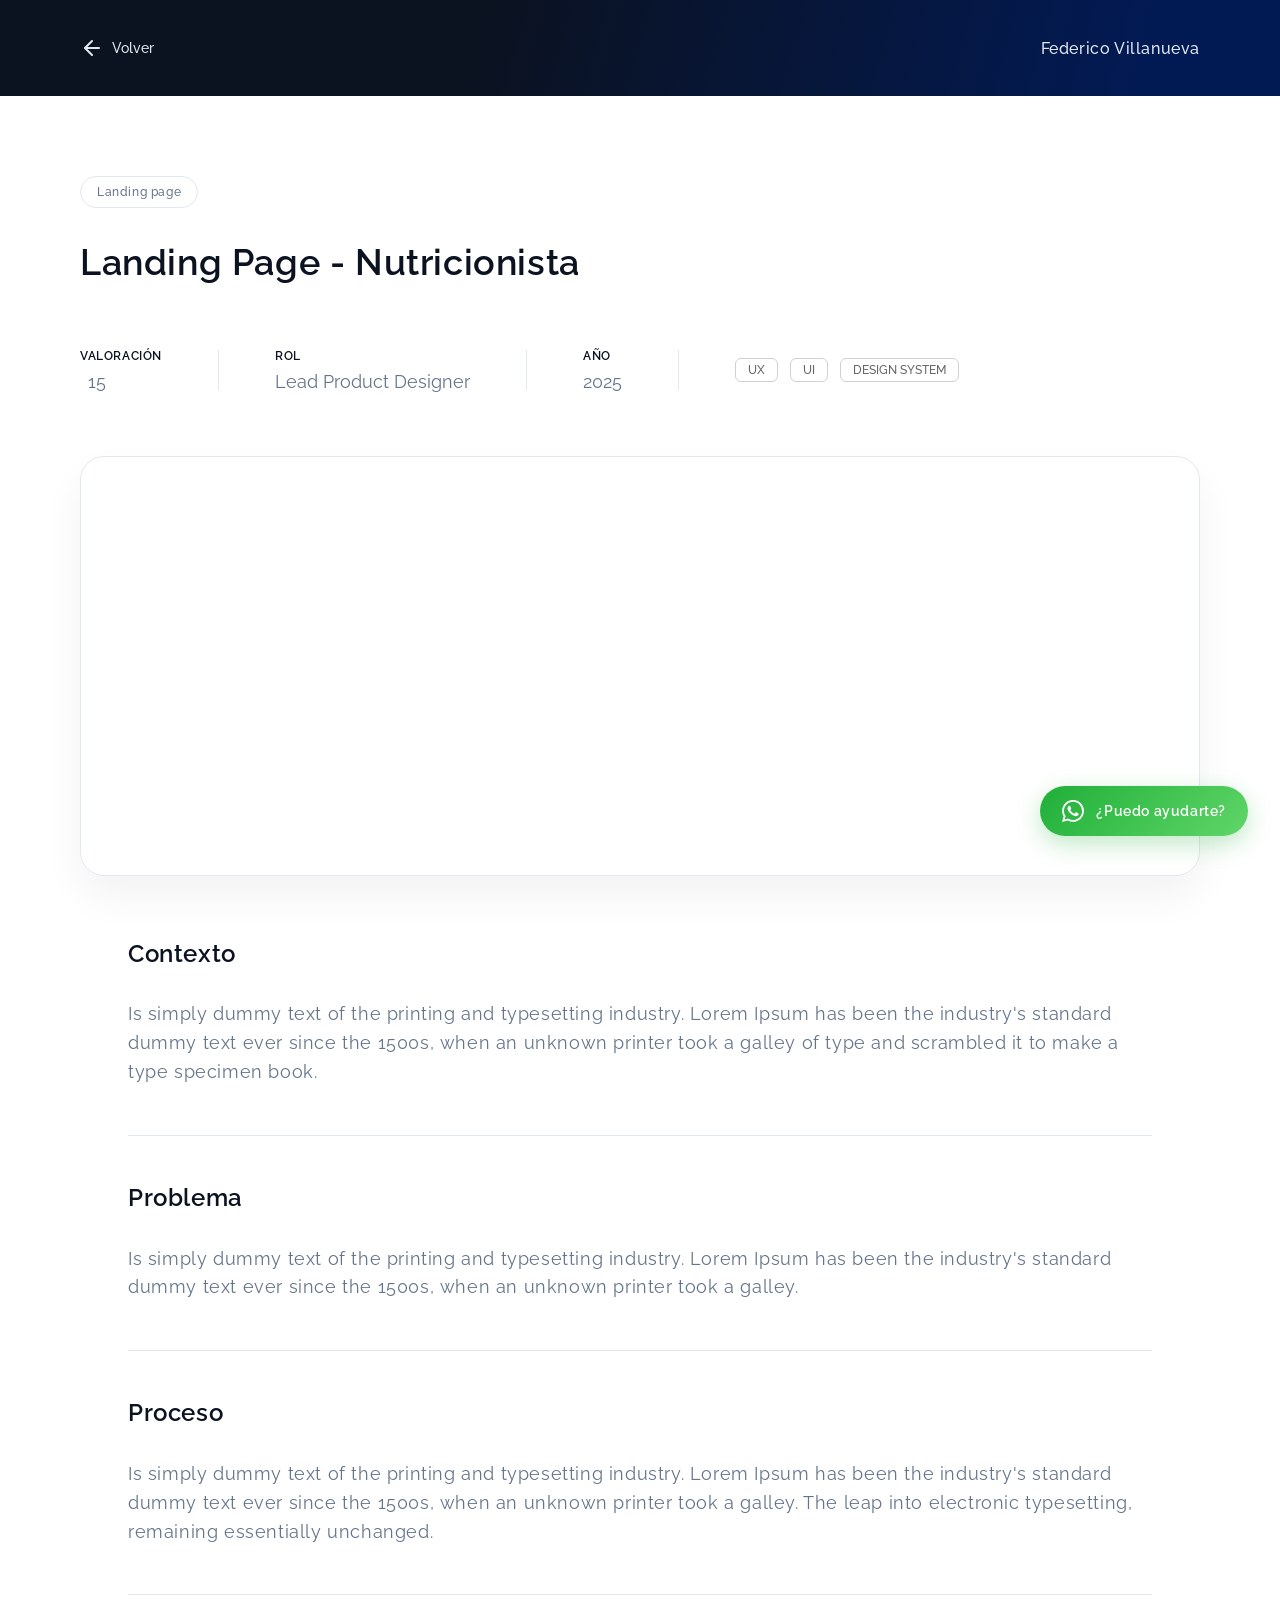
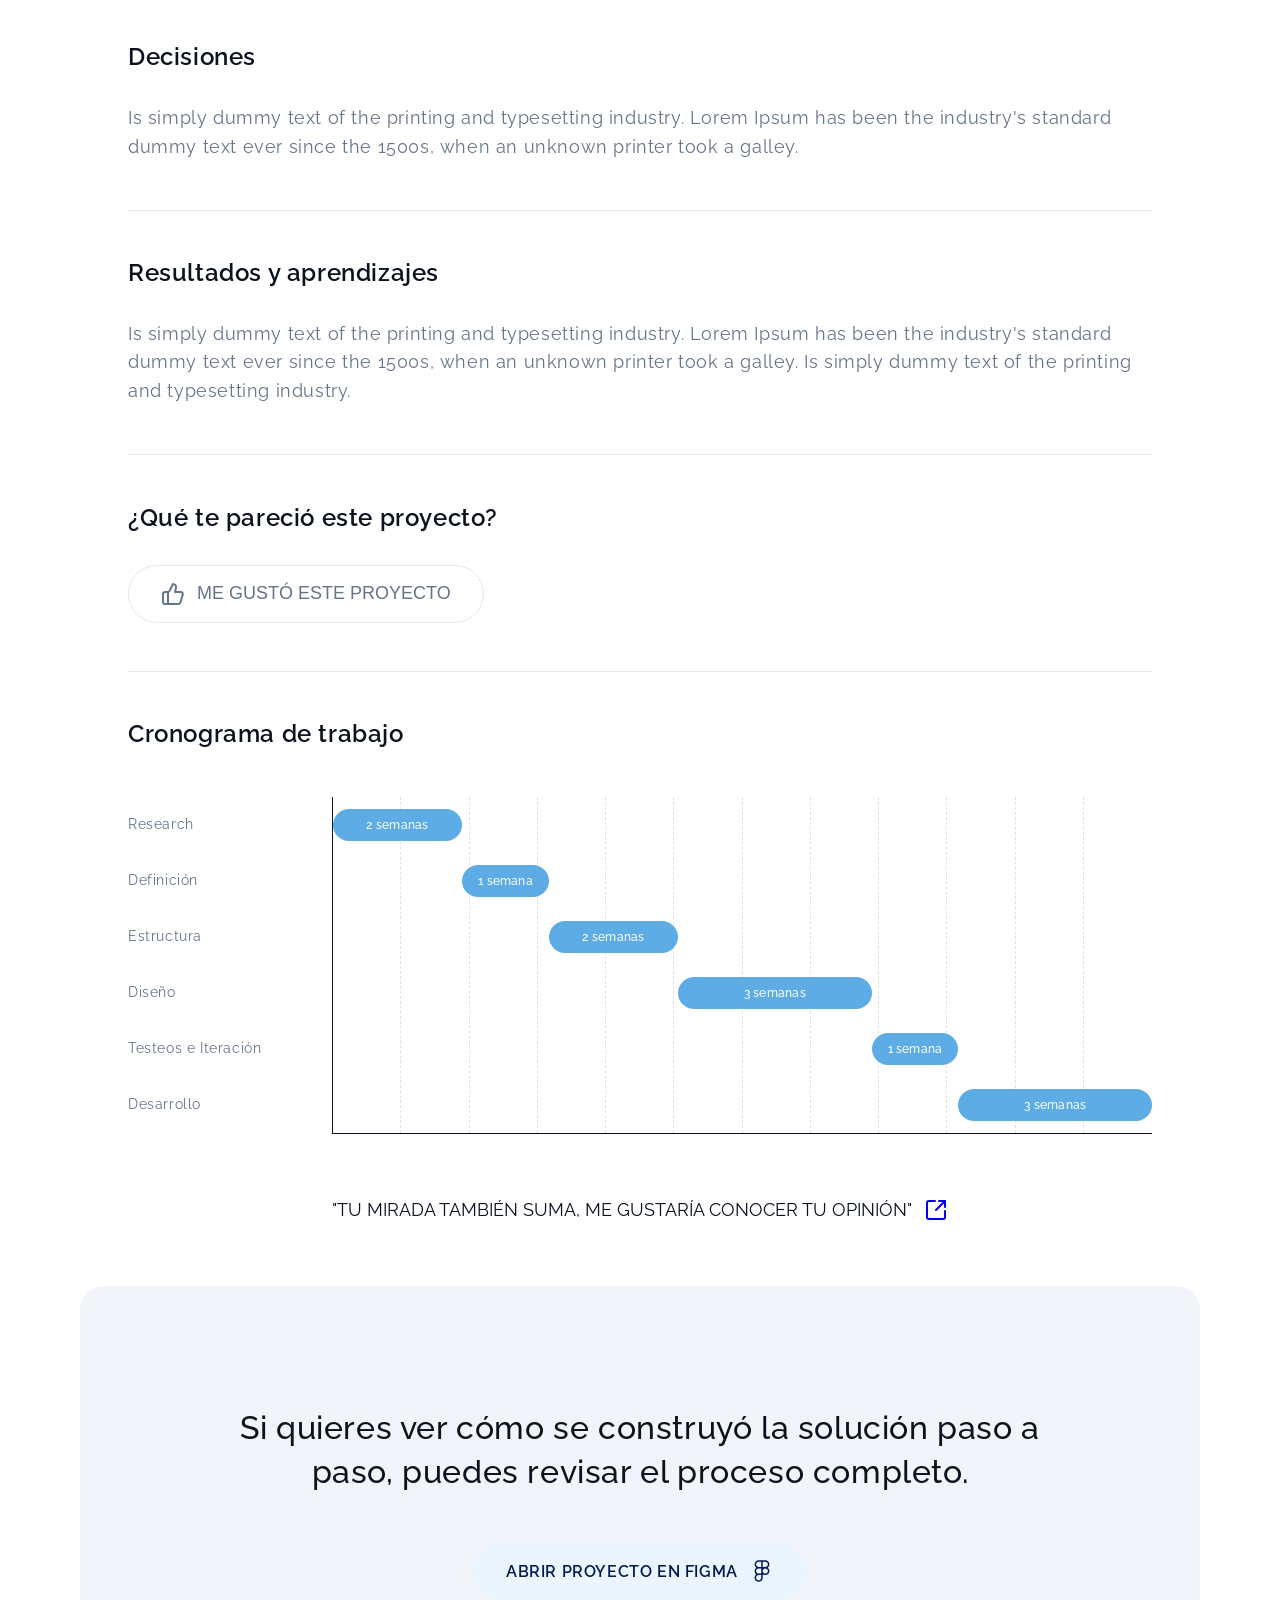
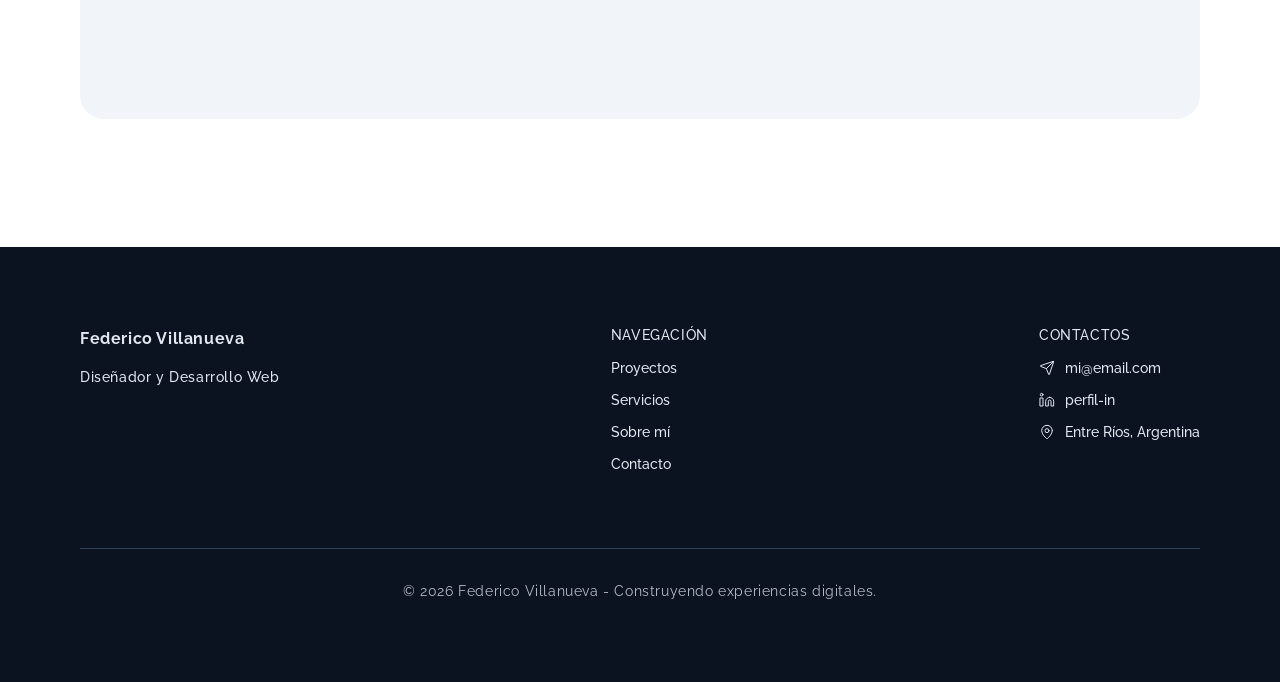
==== commit 65855120: "Fix rutas case-sensitive y enlaces rotos para GitHub Pages - Corrige el src de "Portada Actitud" par" ====
--- a/pages-project-detail.html
+++ b/pages-project-detail.html
@@ -82,7 +82,7 @@
 
     <section class="project-visuals" aria-label="Visualización del proyecto">
       <figure class="project-visuals__main">
-        <img src="assets/image/project-hero.png" alt="Vista previa de la Landing Page de Nutricionista" />
+        <img src="data:image/svg+xml;utf8,%3Csvg%20xmlns%3D%22http%3A%2F%2Fwww.w3.org%2F2000%2Fsvg%22%20viewBox%3D%220%200%2016%209%22%2F%3E" alt="Vista previa de la Landing Page de Nutricionista" />
       </figure>
     </section>
 
--- a/css/componentes.css
+++ b/css/componentes.css
@@ -81,7 +81,7 @@
     align-items: center;
     gap: 16px;
     width: 100%;
-    margin-bottom: 64px;
+    margin-bottom: 80px;
 }
 
 .section-divider__text {
@@ -571,4 +571,31 @@
         padding: 12px 16px;
         font-size: 12px;
     }
+}
+
+/* --- COMPONENTE: FOOTER (responsive global) ---
+   Estos overrides se movieron desde home.css a componentes.css
+   para que el footer responsive aplique a todas las páginas que
+   carguen el componente, no sólo al Home. */
+
+@media (max-width: 744px) {
+    .footer {
+        padding: 0;
+    }
+
+    .footer__container {
+        padding: 48px;
+    }
+
+    .footer__top {
+        display: flex;
+        flex-direction: column;
+        gap: 48px;
+    }
+}
+
+@media (max-width: 390px) {
+    .footer__container {
+        padding: 48px 16px;
+    }
 }
--- a/css/home.css
+++ b/css/home.css
@@ -685,19 +685,6 @@
         font-size: 14px;
     }
 
-    .footer {
-        padding: 0;
-    }
-
-    .footer__container {
-        padding: 48px;
-    }
-
-    .footer__top {
-        display: flex;
-        flex-direction: column;
-        gap: 48px;
-    }
 }
 
 /* --- Breakpoint Premium: 394px a 500px --- 
@@ -793,9 +780,6 @@
         padding: 104px 16px;
     }
 
-    .section-divider {
-        margin-bottom: 80px;
-    }
 
     .hero__title {
         font-size: 32px;
@@ -995,8 +979,4 @@
         font-size: 12px;
     }
 
-    .footer__container {
-        padding: 48px 16px;
-    }
-
 }
